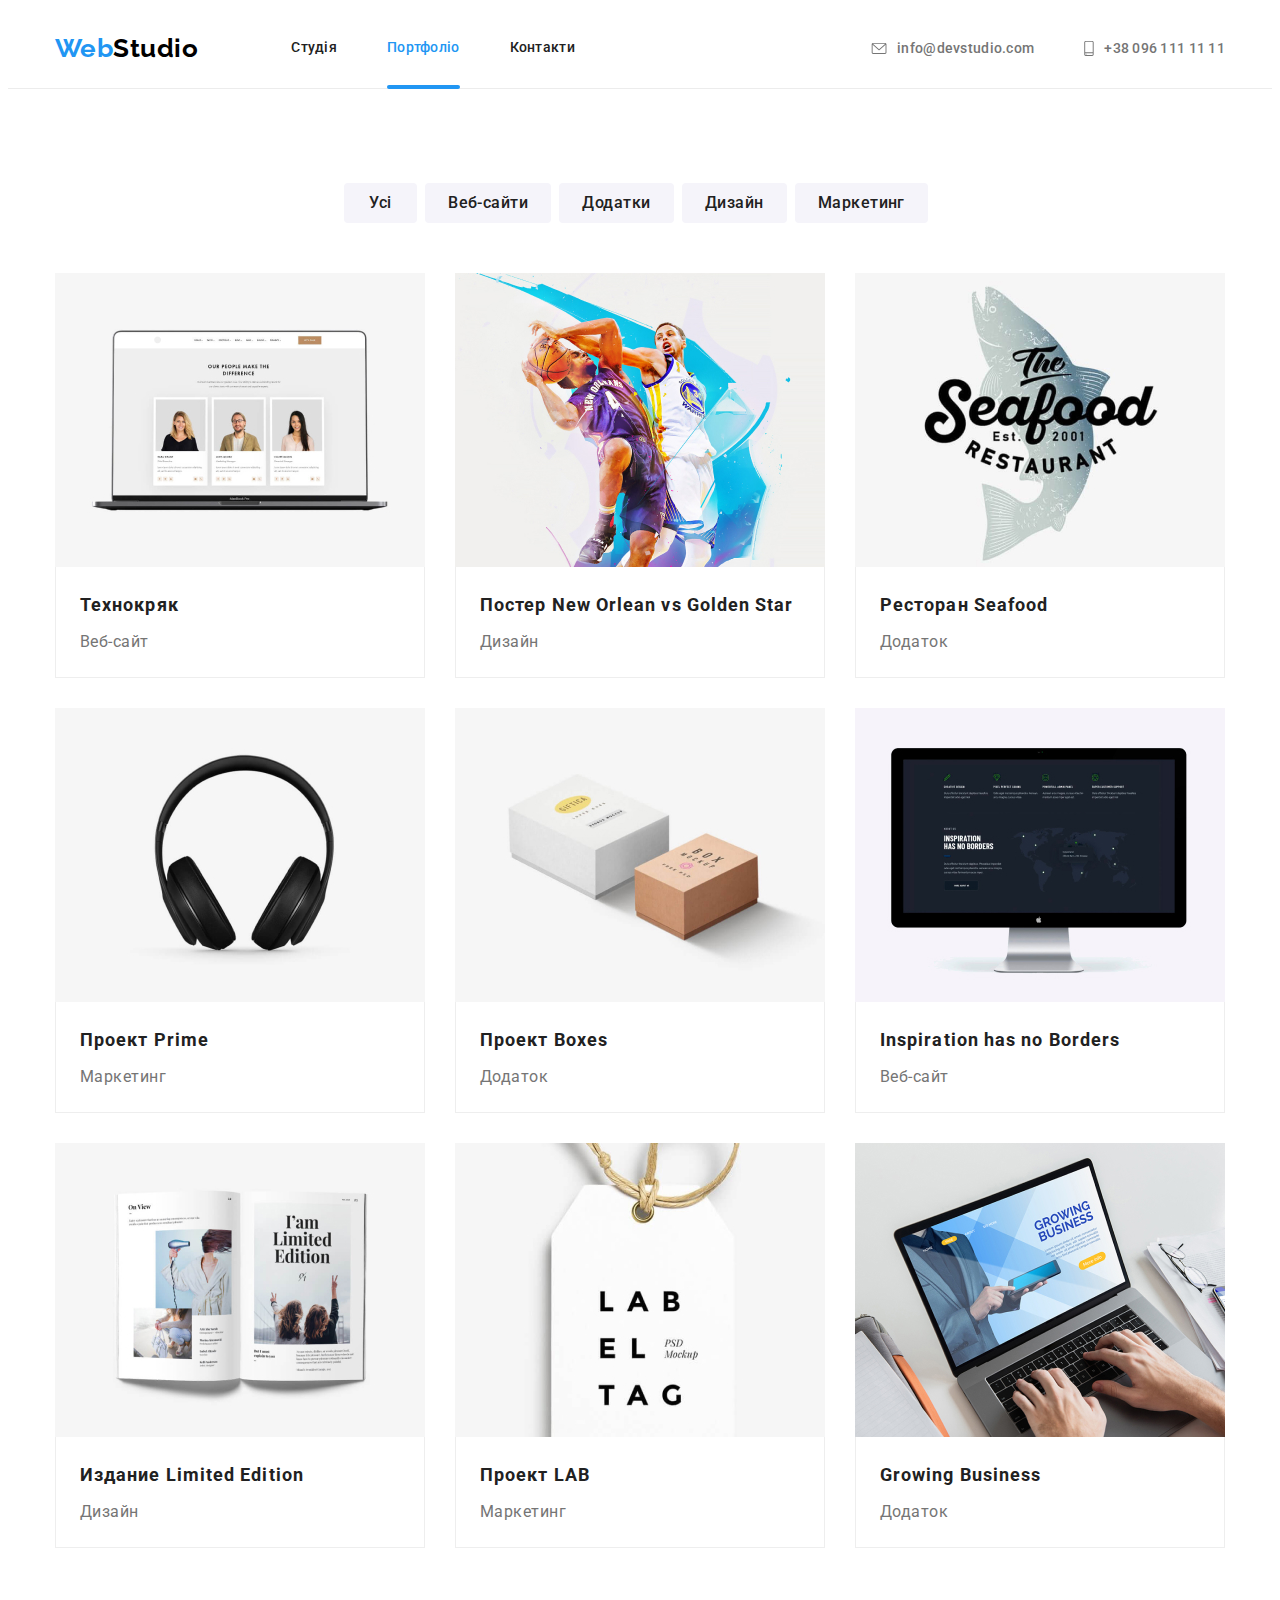
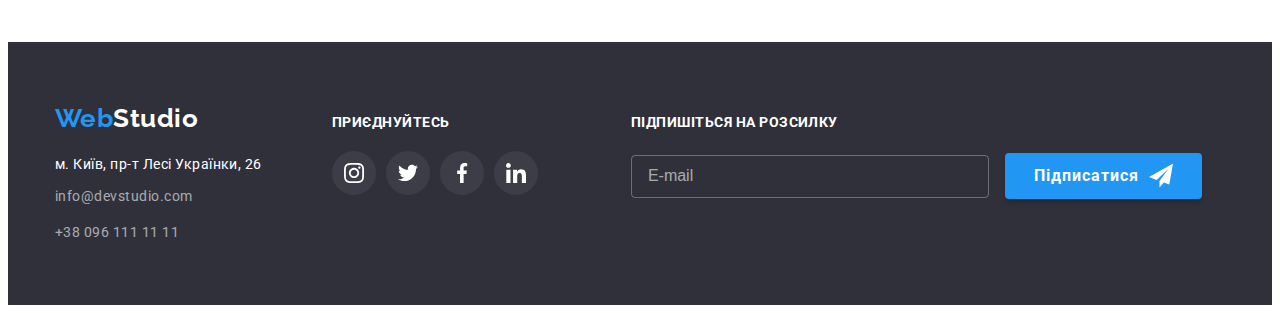
==== portfolio.html @ 84b731de "Запушив" ====
<!DOCTYPE html>
<html lang="en">
<head>
    <meta charset="UTF-8">
    <meta http-equiv="X-UA-Compatible" content="IE=edge">
    <meta name="viewport" content="width=device-width, initial-scale=1.0">
    <title>Portfolio</title>
    <link rel="preconnect" href="https://fonts.googleapis.com" />
    <link rel="preconnect" href="https://fonts.gstatic.com" crossorigin />
    <link href="https://fonts.googleapis.com/css2?family=Raleway:wght@700&family=Roboto:wght@400;500;700;900&display=swap"
        rel="stylesheet" />
    <link rel="stylesheet" href="./css/styles.css" />
</head>
<body>
    <!--Шапка.-->
    <header class="header">
        <div class="container nav-flex">
            <nav class="header-nav">
                <a class="logo link" href="./index.html">Web<span class="logo-black">Studio</span></a>
                <ul class="header-nav-list list">
                    <li class="header-nav-item">
                        <a class="header-nav-link link" href="./index.html">Студія</a>
                    </li>
                    <li class="header-nav-item">
                        <a class="header-nav-link link current" href="./portfolio.html">Портфоліо</a>
                    </li>
                    <li class="header-nav-item">
                        <a class="header-nav-link link" href="#">Контакти</a>
                    </li>
                </ul>
            </nav>
            <ul class="header-contact-list list">
                <li class="header-contact-item">
                    <a class="header-contact-link link" href="mailto:info@devstudio.com">
                        <svg class="contact-icon" width="16" height="12">
                            <use href="./images/symbol-defs.svg#icon-envelope"></use>
                        </svg>
                        info@devstudio.com
                    </a>
                </li>
                <li class="header-contact-item">
                    <a class="header-contact-link link" href="tel:+380961111111">
                        <svg class="contact-icon" width="10" height="16">
                            <use href="./images/symbol-defs.svg#icon-smartphone"></use>
                            </svg>
                            +38 096 111 11 11
                        </a>
                    </li>
                </ul>
            </div>
        </header>
    <!-- Основний контент -->
    <main>
        <section class="portfolio-section">
            <div class="container">
                <h1 hidden>Приклади робіт</h1>
                <ul class="portfolio-btn-list list">
                    <li class="portfolio-btn-item"><button class="portfolio-btn" type="button">Усі</button></li>
                    <li class="portfolio-btn-item"><button class="portfolio-btn" type="button">Веб-сайти</button></li>
                    <li class="portfolio-btn-item"><button class="portfolio-btn" type="button">Додатки</button></li>
                    <li class="portfolio-btn-item"><button class="portfolio-btn" type="button">Дизайн</button></li>
                    <li class="portfolio-btn-item"><button class="portfolio-btn" type="button">Маркетинг</button></li>
                </ul>
            </div>    
            <div class="container">
                <ul class="portfolio-list list">
                    <li class="portfolio-item">
                        <a href=" # " class=" link ">
                            <div class="portfolio-description">
                                <img src="./images/8.jpg" alt="Ноутбук із сайтом" width="370" height="294" class="images"/>
                                <div class="portfolio-overlay">
                                    <p class="portfolio-description-text">Ресурс пропонує комплексні пропозиції з різним рівнем
                                    функціоналу
                                    та сервісів. Все це дозволить відвідувачу отримати
                                    вичерпні відомості про компанію чи приватну особу.</p>
                                </div>
                            </div>
                            <div class="portfolio-border">
                                <h2 class="portfolio-list-title">Технокряк</h2>
                                <p class="portfolio-list-text">Веб-сайт</p>
                            </div>
                        </a>
                    </li>
                    <li class="portfolio-item">
                        <a href=" # " class=" link ">
                            <div class="portfolio-description">
                                <img src="./images/9.jpg" alt="Постер Нью-Орлеан проти Голден Стар" width="370" height="294" class="images"/>
                                <div class="portfolio-overlay">
                                    <p class="portfolio-description-text">Ресурс пропонує комплексні пропозиції з різним рівнем
                                    функціоналу
                                    та сервісів. Все це дозволить відвідувачу отримати
                                    вичерпні відомості про компанію чи приватну особу.</p>
                                </div>
                            </div>
                            <div class="portfolio-border">
                                <h2 class="portfolio-list-title">
                                Постер <span lang="en">New Orlean vs Golden Star</span>
                                </h2>
                                <p class="portfolio-list-text">Дизайн</p>
                            </div>
                        </a>
                    </li>
            
                    <li class="portfolio-item">
                        <a href=" # " class=" link ">
                            <div class="portfolio-description">
                                <img src="./images/10.jpg" alt="Логотип ресторана Seafood" width="370" height="294" class="images"/>
                                <div class="portfolio-overlay">
                                    <p class="portfolio-description-text">Ресурс пропонує комплексні пропозиції з різним рівнем
                                    функціоналу
                                    та сервісів. Все це дозволить відвідувачу отримати
                                    вичерпні відомості про компанію чи приватну особу.</p>
                                </div>
                            </div>
                            <div class="portfolio-border">
                                <h2 class="portfolio-list-title">Ресторан <span lang="en">Seafood</span></h2>
                                <p class="portfolio-list-text">Додаток</p>
                            </div>
                        </a>
                    </li>
            
                    <li class="portfolio-item">
                        <a href=" # " class=" link ">
                            <div class="portfolio-description">
                                <img src="./images/11.jpg" alt="Навушники" width="370" height="294" class="images"/>
                                <div class="portfolio-overlay">
                                    <p class="portfolio-description-text">Ресурс пропонує комплексні пропозиції з різним рівнем
                                    функціоналу
                                    та сервісів. Все це дозволить відвідувачу отримати
                                    вичерпні відомості про компанію чи приватну особу.</p>
                                </div>
                            </div>
                            <div class="portfolio-border">
                                <h2 class="portfolio-list-title">Проект <span lang="en">Prime</span></h2>
                                <p class="portfolio-list-text">Маркетинг</p>
                            </div>
                        </a>
                    </li>
            
                    <li class="portfolio-item">
                        <a href=" # " class=" link ">
                            <div class="portfolio-description">
                                <img src="./images/12.jpg" alt="Дві коробки" width="370" height="294" class="images"/>
                                <div class="portfolio-overlay">
                                    <p class="portfolio-description-text">Ресурс пропонує комплексні пропозиції з різним рівнем
                                    функціоналу
                                    та сервісів. Все це дозволить відвідувачу отримати
                                    вичерпні відомості про компанію чи приватну особу.</p>
                                </div>
                            </div>
                            <div class="portfolio-border">
                                <h2 class="portfolio-list-title">Проект <span lang="en">Boxes</span></h2>
                                <p class="portfolio-list-text">Додаток</p>
                            </div>
                        </a>
                    </li>
            
                    <li class="portfolio-item">
                        <a href=" # " class=" link ">
                            <div class="portfolio-description">
                                <img src="./images/13.jpg" alt="Монітор із сайтом" width="370" height="294" class="images"/>
                                <div class="portfolio-overlay">
                                    <p class="portfolio-description-text">Ресурс пропонує комплексні пропозиції з різним рівнем
                                    функціоналу
                                    та сервісів. Все це дозволить відвідувачу отримати
                                    вичерпні відомості про компанію чи приватну особу.</p>
                                </div>
                            </div>
                            <div class="portfolio-border">
                                <h2 class="portfolio-list-title"><span lang="en">Inspiration has no Borders</span></h2>
                                <p class="portfolio-list-text">Веб-сайт</p>
                            </div>
                        </a>
                    </li>
            
                    <li class="portfolio-item">
                        <a href=" # " class=" link ">
                            <div class="portfolio-description">
                                <img src="./images/14.jpg" alt="Журнал" width="370" height="294" class="images"/>
                                <div class="portfolio-overlay">
                                    <p class="portfolio-description-text">Ресурс пропонує комплексні пропозиції з різним рівнем
                                    функціоналу
                                    та сервісів. Все це дозволить відвідувачу отримати
                                    вичерпні відомості про компанію чи приватну особу.</p>
                                </div>
                            </div>
                            <div class="portfolio-border">
                                <h2 class="portfolio-list-title">Издание <span lang="en">Limited Edition</span></h2>
                                <p class="portfolio-list-text">Дизайн</p>
                            </div>
                        </a>
                    </li>
            
                    <li class="portfolio-item">
                        <a href=" # " class=" link ">
                            <div class="portfolio-description">
                                <img src="./images/15.jpg" alt="LAB" width="370" height="294" class="images"/>
                                <div class="portfolio-overlay">
                                    <p class="portfolio-description-text">Ресурс пропонує комплексні пропозиції з різним рівнем
                                    функціоналу
                                    та сервісів. Все це дозволить відвідувачу отримати
                                    вичерпні відомості про компанію чи приватну особу.</p>
                                </div>
                            </div>
                            <div class="portfolio-border">
                                <h2 class="portfolio-list-title">Проект <span lang="en">LAB</span></h2>
                                <p class="portfolio-list-text">Маркетинг</p>
                            </div>
                        </a>
                    </li>
            
                    <li class="portfolio-item border">
                        <a href=" # " class=" link ">
                            <div class="portfolio-description">
                                <img src="./images/16.jpg" alt="Людина працює на макбуці" width="370" height="294" class="images"/>
                                <div class="portfolio-overlay">
                                    <p class="portfolio-description-text">Ресурс пропонує комплексні пропозиції з різним рівнем
                                    функціоналу
                                    та сервісів. Все це дозволить відвідувачу отримати
                                    вичерпні відомості про компанію чи приватну особу.</p>
                                </div>
                            </div>
                            <div class="portfolio-border">
                                <h2 class="portfolio-list-title"><span lang="en">Growing Business</span></h2>
                                <p class="portfolio-list-text">Додаток</p>
                            </div>
                        </a>
                    </li>
                </ul>
            </div>
        </section>
    </main>
    <!-- Футер -->
<footer class="footer">
    <div class="container">
        <div class="footer-flex">
            <div class="footer-contacts-flex">
                <a class="logo link" href="./index.html">
                    Web<span class="logo-white">Studio</span></a>
                <!-- Список контактів -->
                <address class="footer-contact">
                    <ul class="footer-contact-list list">
                        <li class="footer-contact-item"><a class="footer-contact-info adress link"
                                href="https://goo.gl/maps/CdvJLRiEL6Q8Smko8" target="_blank"
                                rel="noreferrer noopener">м. Київ, пр-т Лесі Українки, 26</a></li>
                        <li class="footer-contact-item"><a class="footer-contact-link link"
                                href="mailto:info@devstudio.com">info@devstudio.com</a></li>
                        <li class="footer-contact-item"><a class="footer-contact-link link" href="tel:+380961111111">+38
                                096 111 11 11</a></li>
                    </ul>
                </address>
            </div>
            <div class="footer-social-flex">
                <p class="footer-social-text">Приєднуйтесь</p>
                <ul class="footer-social-list list">
                    <li class="footer-social-item">
                        <a class="footer-social-link" href="">
                            <svg class="footer-social-icon" width="20" height="20">
                                <use href="./images/symbol-defs.svg#icon-instagram"></use>
                            </svg>
                        </a>
                    </li>

                    <li class="footer-social-item">
                        <a class="footer-social-link" href="">
                            <svg class="footer-social-icon" width="20" height="20">
                                <use href="./images/symbol-defs.svg#icon-twitter"></use>
                            </svg>
                        </a>
                    </li>

                    <li class="footer-social-item">
                        <a class="footer-social-link" href="">
                            <svg class="footer-social-icon" width="20" height="20">
                                <use href="./images/symbol-defs.svg#icon-facebook"></use>
                            </svg>
                        </a>
                    </li>

                    <li class="footer-social-item">
                        <a class="footer-social-link" href="">
                            <svg class="footer-social-icon" width="20" height="20">
                                <use href="./images/symbol-defs.svg#icon-linkedin"></use>
                            </svg>
                        </a>
                    </li>
                </ul>    
            </div>
            <div class="footer-submit">
                <p class="footer-submit-text">Підпишіться на розсилку</p>
                <div class="footer-submit-form">
                    <label class="footer-submit-label" for="submit-mail"></label>
                    <input class="footer-submit-input" type="email" name="submit-mail" id="submit-mail" placeholder="E-mail">
                    <a class="link" href="#">
                        <button class="footer-submit-btn" type="submit">Підписатися</button>
                    </a>
                </div>
            </div>
        </div>
    </div>
</footer>
</body>
</html>
---- css/styles.css ----
:root {
    --primary-text-color: #212121;
    --secondary-text-color: #757575;
    --white-text-color: #ffffff;
    --accent-color: #2196f3;
    --black-logo-color: #000000;
    --white-background-color: #ffffff;
    --effect-background-color: #2f303a;
    --team-background-color: #f5f4fa;
}

body {
    font-family: "Roboto", sans-serif;
    letter-spacing: 0.03em;
    color: var(--primary-text-color);
}

/* Прибираємо крапочки в списках. */

.list {
    list-style: none;
}

/* Прибираємо підкреслення */

.link {
    text-decoration: none;
}

/* скидаємо margin and padding */
h1,
h2,
h3,
h4,
h5,
h6,
p,
ul {
    margin: 0;
    padding: 0;
}

.container {
    width: 1200px;
    margin-left: auto;
    margin-right: auto;
    padding-left: 15px;
    padding-right: 15px;
    box-sizing: border-box;
    /* outline: 2px solid red; */
}

/* logo */

.logo {
    font-family: "Raleway", sans-serif;
    font-weight: 700;
    font-size: 26px;
    line-height: 1.19;
    align-items: center;
    text-align: center;
    
    color: var(--accent-color);
}

.section-title {
    font-weight: 700;
    font-size: 36px;
    line-height: 1.17;
    text-align: center;

    color: var(--primary-text-color)
}

.footer-contact-link {
    font-style: normal;
    font-size: 14px;
    line-height: 1.71;

    color: var(--footer-text-color);

    transition: color 250ms cubic-bezier(0.4, 0, 0.2, 1);
}

.features-icon-fon {
    display: flex;
    width: 270px;
    height: 120px;
    align-items: center;
    justify-content: center;
    flex-direction: column;
    margin-bottom: 30px;

    background-color: var(--team-background-color);
}

/* Шапка */

.header {
    border-bottom: 1px solid #ececec;
}

.nav-flex {
    display: flex;
    align-items: center;
}

.header-nav {
    display: flex;
    align-items: center;
}

.header-nav-list {
    display: flex;
    margin-left: 93px;
}

.header-nav-item:not(:last-child) {
    margin-right: 50px;
}

.logo-black {
    color: var(--black-logo-color)
}

.header-nav-link {
    display: block;
    padding-top: 32px;
    padding-bottom: 32px;

    font-weight: 500;
    font-size: 14px;
    line-height: 1.14;
    letter-spacing: 0.02em;
    color: var(--primary-text-color);

    position: relative;

    transition: color 250ms cubic-bezier(0.4, 0, 0.2, 1);
}

.header-contact-list {
    display: flex;
    margin-left: auto;
}

.header-contact-item + .header-contact-item {
    margin-left: 50px;
}

.header-contact-link {
    display: inline-flex;
    padding: 32px 0px 32px;
    /* color: var(--secondary-text-color); */
    align-items: center;

    font-weight: 500;
    font-size: 14px;
    line-height: 16px;
    letter-spacing: 0.02em;
    color: var(--secondary-text-color);

    transition: color 250ms cubic-bezier(0.4, 0, 0.2, 1);
}

.contact-icon {
    margin-right: 10px;
    fill: currentColor;
}

.header-nav-link:hover,
.header-nav-link:focus,
.header-contact-link:hover,
.header-contact-link:focus {
    color: var(--accent-color);
}

.header-nav-link.current {
    color: var(--accent-color);
}

.header-nav-link.current::after {
    position: absolute;

    display: block;
    content: '';
    width: 100%;
    height: 4px;
    border-radius: 2px;
    bottom: -1px;

    background-color: var(--accent-color);
}

/* effect */

.effect {
    padding-top: 200px;
    padding-bottom: 200px;

    max-width: 1600px;
    margin-left: auto;
    margin-right: auto;

    background-image: linear-gradient(to right,
    rgba(47, 48, 58, 0.4),
    rgba(47, 48, 58, 0.4)),
    url(../images/people.jpg);
    background-color: var(--hero-background-color);
    background-repeat: no-repeat;
    background-position: center;
    background-size: cover;

    text-align: center;
}

.effect-title {
    margin-bottom: 30px;
    margin-left: auto;
    margin-right: auto;
    max-width: 696px;

    font-weight: 900;
    font-size: 44px;
    line-height: 1.36;
    text-align: center;
    letter-spacing: 0.06em;
    text-transform: uppercase;
    color: var(--white-text-color);
}

.effect-btn {
    display: inline-block;
    min-width: 200px;
    border-radius: 4px;
    border: 1px solid transparent;
    padding: 10px 32px;

    background-color: var(--accent-color);
    color: var(--white-text-color);

    font-family: "Roboto", sans-serif;
    font-weight: 700;
    font-size: 16px;
    line-height: 1.88;
    align-items: center;
    text-align: center;
    letter-spacing: 0.06em;
    cursor: pointer;

    transition: background-color 250ms cubic-bezier(0.4, 0, 0.2, 1),
        color 250ms cubic-bezier(0.4, 0, 0.2, 1);
}

/*
.effect-btn:hover,
.effect-btn:focus {
    background-color: var(--white-text-color);
    color: var(--accent-color);
}
*/

/* Наші переваги */

.features-section {
  padding-top: 94px;
  padding-bottom: 94px;
}

.features-list {
  display: flex;
}

.features-item:not(:last-child) {
  margin-right: 30px;
  max-width: 270px;
}

.features-icon {
  align-items: center;
}

.features-title {
  margin-bottom: 10px;

  font-weight: 700;
  font-size: 14px;
  line-height: 1.14;
  text-transform: uppercase;
}

.features-text {
  font-size: 14px;
  line-height: 1.71;

  color: var(--secondary-text-color);
}

/* ------------Чим ми займаємось-------------- */
.work-section {
    padding-bottom: 94px;
}

.work-list {
    display: flex;
}

.work-item:not(:last-child) {
    margin-right: 30px;
}

.section-title {
    margin-bottom: 50px;
}

.work-list {
    display: flex;
}

.work-item {
    position: relative;
}

.work-item:not(:last-child) {
    margin-right: 30px;
}

.work-text {
    width: 100%;
    position: absolute;
    bottom: 0;
    left: 0;


    padding: 27px 0px;

    font-weight: bold;
    font-size: 14px;
    line-height: 1.14;
    text-align: center;
    text-transform: uppercase;

    color: var(--white-text-color);
    background-color: rgba(47, 48, 58, 0.8);
    ;
}
/* Команда */

.team-section {
    padding-top: 94px;
    padding-bottom: 94px;

    background-color: var(--team-background-color);
}

.team-list {
    display: flex;
}

.team-item {
    margin-right: 30px;

    background-color: var(--white-background-color);

    box-shadow: 0px 1px 3px rgb(0 0 0 / 12%), 0px 1px 1px rgb(0 0 0 / 14%), 0px 2px 1px rgb(0 0 0 / 20%);
    border-radius: 0px 0px 4px 4px;
}

.team-workers {
    padding: 30px 0px;
}

.team-worker {
    font-weight: 500;
    font-size: 16px;
    line-height: 1.19;
    text-align: center;
}

.team-profession {
    margin-top: 10px;

    font-size: 16px;
    line-height: 1.19;
    text-align: center;
    color: var(--secondary-text-color);
}

.team-social-item {
    width: 44px;
    height: 44px;
}

.team-social-list {
    display: flex;
    justify-content: center;
    align-items: center;

    margin-top: 16px;
    list-style: none;

    gap: 15px;
}

.team-social-link {
    display: flex;
    justify-content: center;
    align-items: center;

    width: 44px;
    height: 44px;
    border-radius: 50%;

    color: #afb1b8;

    transition: background-color 250ms cubic-bezier(0.4, 0, 0.2, 1),
    color 250ms cubic-bezier(0.4, 0, 0.2, 1);
}

.team-social-link:hover,
.team-social-link:focus {
    color: #ffffff;
    background-color: var(--accent-color);
}

.team-social-icon {
    fill: currentColor;
}

/* ---------------Клієнти---------------- */

.client-section {
    padding-top: 94px;
    padding-bottom: 94px;
}

.client-title {
    margin-bottom: 50px;

    font-weight: 700;
    font-size: 36px;
    line-height: 1.17;
    text-align: center;
}

.client-list {
    display: flex;

    padding: 0;
    margin: 0;
    list-style: none;
    justify-content: space-between;
    align-items: center;
}

.client-item {
    width: 170px;
    height: 90px;

    transition: border-color 250ms cubic-bezier(0.4, 0, 0.2, 1),
    color 250ms cubic-bezier(0.4, 0, 0.2, 1);
}

.client-item:not(:last-child) {
    margin-right: 30px;
}

.client-link {
    display: block;

    width: 170px;
    height: 90px;
    
    border: 1px solid #afb1b8;
    color: #afb1b8;
    background-color: #fff;
    padding: 16px 32px;
    border-radius: 4px;

    transition: border-color 250ms cubic-bezier(0.4, 0, 0.2, 1),
    color 250ms cubic-bezier(0.4, 0, 0.2, 1);
    
}

.client-link:hover,
.client-link:focus {
    color: var(--accent-color);
    border-color: var(--accent-color);
}

.client-icon {
    fill: currentColor;
}

.client-item:hover,
.client-item:focus {
    color: var(--accent-color);
    border-color: var(--accent-color);
}

/* Футер */

.footer {
    padding-top: 60px;
    padding-bottom: 60px;
    
    background-color: var(--effect-background-color);
}

.footer-flex {
    display: flex;
    margin: 0;
    padding: 0;
    list-style: none;
    align-items: baseline;
}

.footer-social-text {
    margin-bottom: 20px;
    font-weight: 700;
    font-size: 14px;
    line-height: 1.14;
    text-transform: uppercase;
    color: var(--white-text-color);
}

.footer-social-flex {
    margin-left: 70px;
    width: 206px;
}

.footer-social-list {
    display: flex;
    justify-content: space-between;
    align-items: center;

    padding: 0;
    margin-top: 0;
    list-style: none;
}

.footer-social-item {
    width: 44px;
    height: 44px;
}

.footer-social-link {
    display: flex;

    width: 44px;
    height: 44px;
    border-radius: 50%;

    justify-content: center;
    align-items: center;
    
    color: #ffffff;
    background-color: #ffffff10;

    transition: background-color 250ms cubic-bezier(0.4, 0, 0.2, 1),
    color 250ms cubic-bezier(0.4, 0, 0.2, 1);
}

.footer-social-link:hover,
.footer-social-link:focus {
    color: #ffffff;
    background-color: var(--accent-color);
}

.footer-social-icon {
    fill: currentColor;
}

.logo-white {
    color: var(--white-text-color);
}

.footer-contact-link {
    color: rgba(255, 255, 255, 0.6);
}

.footer-contact-info {
    color: var(--white-text-color);
    font-family: 'Roboto';
    font-style: normal;
    font-weight: 400;
    font-size: 14px;
    line-height: 16px;

    transition: background-color 250ms cubic-bezier(0.4, 0, 0.2, 1),
    color 250ms cubic-bezier(0.4, 0, 0.2, 1);
}

.footer-contact-link:hover,
.footer-contact-link:focus {
    color: var(--accent-color);
}

.footer-contact-info:hover,
.footer-contact-info:focus {
    color: var(--accent-color);
}

.footer-contact {
    margin-top: 20px;
}

.footer-contact-item {
    margin-top: 12px;
} 

.footer-submit {
    /* width: 570px; */
    margin-left: 93px;
    box-sizing: border-box;
}

.footer-submit-text {
    padding: 20px 0px 10px 0px;
    margin-bottom: 20px;
    font-weight: 700;
    font-size: 14px;
    line-height: 1.14px;
    text-transform: uppercase;

    color: var(--white-text-color);
}

.footer-submit-input {
    width: 358px;
    margin: 0;
    padding: 13px 16px;
    border-radius: 4px;
    box-sizing: border-box;

    border: 1px solid rgba(255, 255, 255, 0.3);
    background-color: var(--hero-background-color);
    color: var(--white-text-color);
}

.footer-submit-input::placeholder {
    font-size: 16px;
    line-height: 1.25;

    color: rgba(255, 255, 255, 0.6);
}

.footer-submit-btn {
    display: inline-flex;
    align-items: center;
    justify-content: center;

    border: none;
    margin: 0;
    padding: 8px 29px;
    border-radius: 4px;

    background-color: var(--accent-color);
    box-shadow: 0px 4px 4px rgba(0, 0, 0, 0.15);
    color: var(--white-text-color);

    font-family: 'Roboto';
    font-style: normal;
    font-weight: 700;
    font-size: 16px;
    line-height: 1.87;
    letter-spacing: 0.06em;

    cursor: pointer;
    min-height: 43px;
    margin-left: 12px;
}

.footer-submit-btn::after {
    content: '';
    display: inline-block;
    width: 24px;
    height: 24px;
    margin-left: 10px;

    background-position: center;
    background-repeat: no-repeat;
    background-image: url(../images/icon-send.svg);
}

/* Портфоліо */

.portfolio-section {
    padding-top: 94px;
    padding-bottom: 94px;
}

.portfolio-btn-list {
    display: flex;
    justify-content: center;
    margin-bottom: 50px;
}

.portfolio-btn-item {
    margin-right: 8px;
}

.portfolio-item .link:hover .portfolio-overlay,
.portfolio-item .link:focus .portfolio-overlay {
    transform: translateY(0);
}

.portfolio-description {
    position: relative;
    overflow: hidden;
}

.portfolio-overlay {
    position: absolute;

    display: inline-block;
    content: '';
    width: 100%;
    height: 100%;
    top: 0;
    left: 0;

    background-color: rgba(33, 150, 243, 0.9);

    transform: translateY(100%);
    transition: transform 250ms cubic-bezier(0.4, 0, 0.2, 1);
}

.portfolio-description-text {
    position: absolute;
    top: 0;
    left: 0;

    padding: 63px 24px;

    font-size: 18px;
    line-height: 1.56;

    color: var(--white-text-color);
}

.portfolio-btn {
    display: inline-block;
    min-width: 73px;
    border-radius: 4px;
    border: 1px solid transparent;
    padding: 6px 22px;

    font-family: "Roboto", sans-serif;
    font-weight: 500;
    font-size: 16px;
    line-height: 1.63;
    letter-spacing: 0.03em;
    text-align: center;
    background-color: var(--team-background-color);
    color: var(--primary-text-color);
    cursor: pointer;

    transition: background-color 250ms cubic-bezier(0.4, 0, 0.2, 1),
    color 250ms cubic-bezier(0.4, 0, 0.2, 1),
    box-shadow 250ms cubic-bezier(0.4, 0, 0.2, 1);
}

.portfolio-btn:hover,
.portfolio-btn:focus {
    background-color: var(--accent-color);
    color: var(--white-text-color);
    box-shadow: 0px 3px 1px rgba(0, 0, 0, 0.1), 0px 1px 2px rgba(0, 0, 0, 0.08),
        0px 2px 2px rgba(0, 0, 0, 0.12);
}

.portfolio-list {
    display: flex;
    flex-wrap: wrap;
    margin: -15px;
}

.portfolio-item {
    margin: 15px;

    transition: box-shadow 250ms cubic-bezier(0.4, 0, 0.2, 1);
}


.portfolio-item:hover,
.portfolio-item:focus {
    box-shadow: 0px 3px 1px rgba(0, 0, 0, 0.1), 0px 1px 2px rgba(0, 0, 0, 0.08),
    0px 2px 2px rgba(0, 0, 0, 0.12);
}

.portfolio-border {
    border: 1px solid #eeeeee;
    border-top: none;
    padding: 20px 24px;
}

.portfolio-list-title {
    font-weight: 700;
    font-size: 18px;
    line-height: 2;
    letter-spacing: 0.06em;

    color: var(--primary-text-color)
}

.portfolio-list-text {
    margin-top: 4px;

    font-size: 16px;
    line-height: 1.87;

    color: var(--secondary-text-color);
}

.images {
    display: block;
}

/* ----------------MODAL--------------------- */

.backdrop {
    position: fixed;

    display: flex;
    align-items: center;
    justify-content: center;

    width: 100vw;
    height: 100vh;

    background-color: rgba(0, 0, 0, 0.2);

    top: 0;
    transition: opacity 250ms cubic-bezier(0.4, 0, 0.2, 1), visibility 250ms cubic-bezier(0.4, 0, 0.2, 1);
}

.backdrop.is-hidden {
    opacity: 0;
    visibility: hidden;
    pointer-events: none;
}

.backdrop.is-hidden .modal {
    transform: scale(2);
}

.modal {
    width: 528px;
    min-height: 581px;
    background-color: #ffffff;

    position: relative;
    transform: scale(1);
    transition: transform 250ms cubic-bezier(0.4, 0, 0.2, 1);
}

.modal-icon {
    fill: var(--black-logo-color);
    transition: fill 250ms cubic-bezier(0.4, 0, 0.2, 1);
}

.close-btn {
    position: absolute;

    display: flex;
    align-items: center;
    justify-content: center;

    right: 8px;
    top: 8px;
    background-color: transparent;
    border-radius: 50%;
    width: 30px;
    height: 30px;
    border: 1px solid rgba(0, 0, 0, 0.1);

    cursor: pointer;
}

.close-btn:hover .modal-icon {
    fill: var(--accent-color)
}

.form {
    width: 528px;
    margin-left: auto;
    margin-right: auto;
    padding: 40px;
}

.form-title {
    font-weight: 700;
    font-size: 20px;
    line-height: 1.15;
    text-align: center;
    margin-left : 12px;
}

.top-title {
    margin-top: 12px;
}

.form-field {
    position: relative;
    display: flex;
    flex-direction: column;
    margin-bottom: 10px;
}

.form-label,
.comment-label {
    font-size: 12px;
    line-height: 1.17;
    letter-spacing: 0.01em;
    color: var(--secondary-text-color);
    margin-bottom: 4px;
}

.form-input {
    width: 100%;
    margin: 0;
    padding: 11px 42px;
    border: 1px solid rgba(33, 33, 33, 0.2);
    border-radius: 4px;
    

    transition: border-color 250ms cubic-bezier(0.4, 0, 0.2, 1);
}

.form-input:hover,
.form-input:focus {
    outline: none;
    border-color: var(--accent-color);
    cursor: pointer;
}

.input-icon {
    position: absolute;
    top: 50%;
    left: 15px;
    transform: translateY(25%);

    display: inline-block;
    width: 12px;
    height: 12px;

    transition: fill 250ms cubic-bezier(0.4, 0, 0.2, 1);
}

.form-input:hover~.input-icon,
.form-input:focus~.input-icon {
    fill: var(--accent-color)
}

textarea {
    resize: none;
    border: 1px solid rgba(33, 33, 33, 0.2);
    border-radius: 4px;
    padding: 12px 16px;
    font-size: 12px;
    line-height: 1.17;
    letter-spacing: 0.01em;
    height: 120px;

    transition: border-color 250ms cubic-bezier(0.4, 0, 0.2, 1);
}

textarea:hover,
textarea:focus {
    outline: none;
    border-color: var(--accent-color);
}

.comment::placeholder {
    font-size: 12px;
    line-height: 1.17;
    letter-spacing: 0.01em;
    color: rgba(117, 117, 117, 0, 5);
}

.comment:hover,
.comment:focus {
    cursor: pointer;
}

.form-field-chek {
    padding-left: 14px;
    margin-top: 25px;
    margin-bottom: 30px;
}

.icon-chek {
    display: inline-block;
    width: 16px;
    height: 15px;
    border: 2px solid #212121;
    border-radius: 2px;
    margin-right: 7px;
}

.form-checkbox {
    position: absolute;

    width: 1px;
    height: 1px;
    margin: -1px;
    padding: 0;

    overflow: hidden;
    border: 0;
    clip: rect(0 0 0 0);
}

.form-checkbox:checked+.icon-chek {
    background-image: url(../images/icon-check.svg);
    background-position: center;
    background-repeat: no-repeat;
    background-color: var(--accent-color);
    background-origin: border-box;
    border-color: var(--accent-color);
}

.policy-label {
    display: flex;
    align-items: center;
    font-size: 14px;
    line-height: 1.71;
    color: var(--secondary-text-color);
    cursor: pointer;
}

.policy-link {
    margin-left: 4px;
    color: rgba(33, 150, 243, 1);
}

.form-btn {
    display: flex;
    align-items: center;
    justify-content: center;

    margin: 0 auto;
    padding: 10px 56px;

    border: none;
    border-radius: 4px;
    text-align: center;
    text-decoration: none;
    font-family: 'Roboto';
    font-style: normal;
    font-weight: 700;
    font-size: 16px;
    line-height: 1.87;
    letter-spacing: 0.06em;
    cursor: pointer;

    background-color: var(--accent-color);
    box-shadow: 0px 4px 4px rgba(0, 0, 0, 0.15);
    color: var(--white-text-color);

    transition: background-color 250ms cubic-bezier(0.4, 0, 0.2, 1);
}

.form-btn:hover,
.form-btn:focus {
    background-color: #188CE8;
}
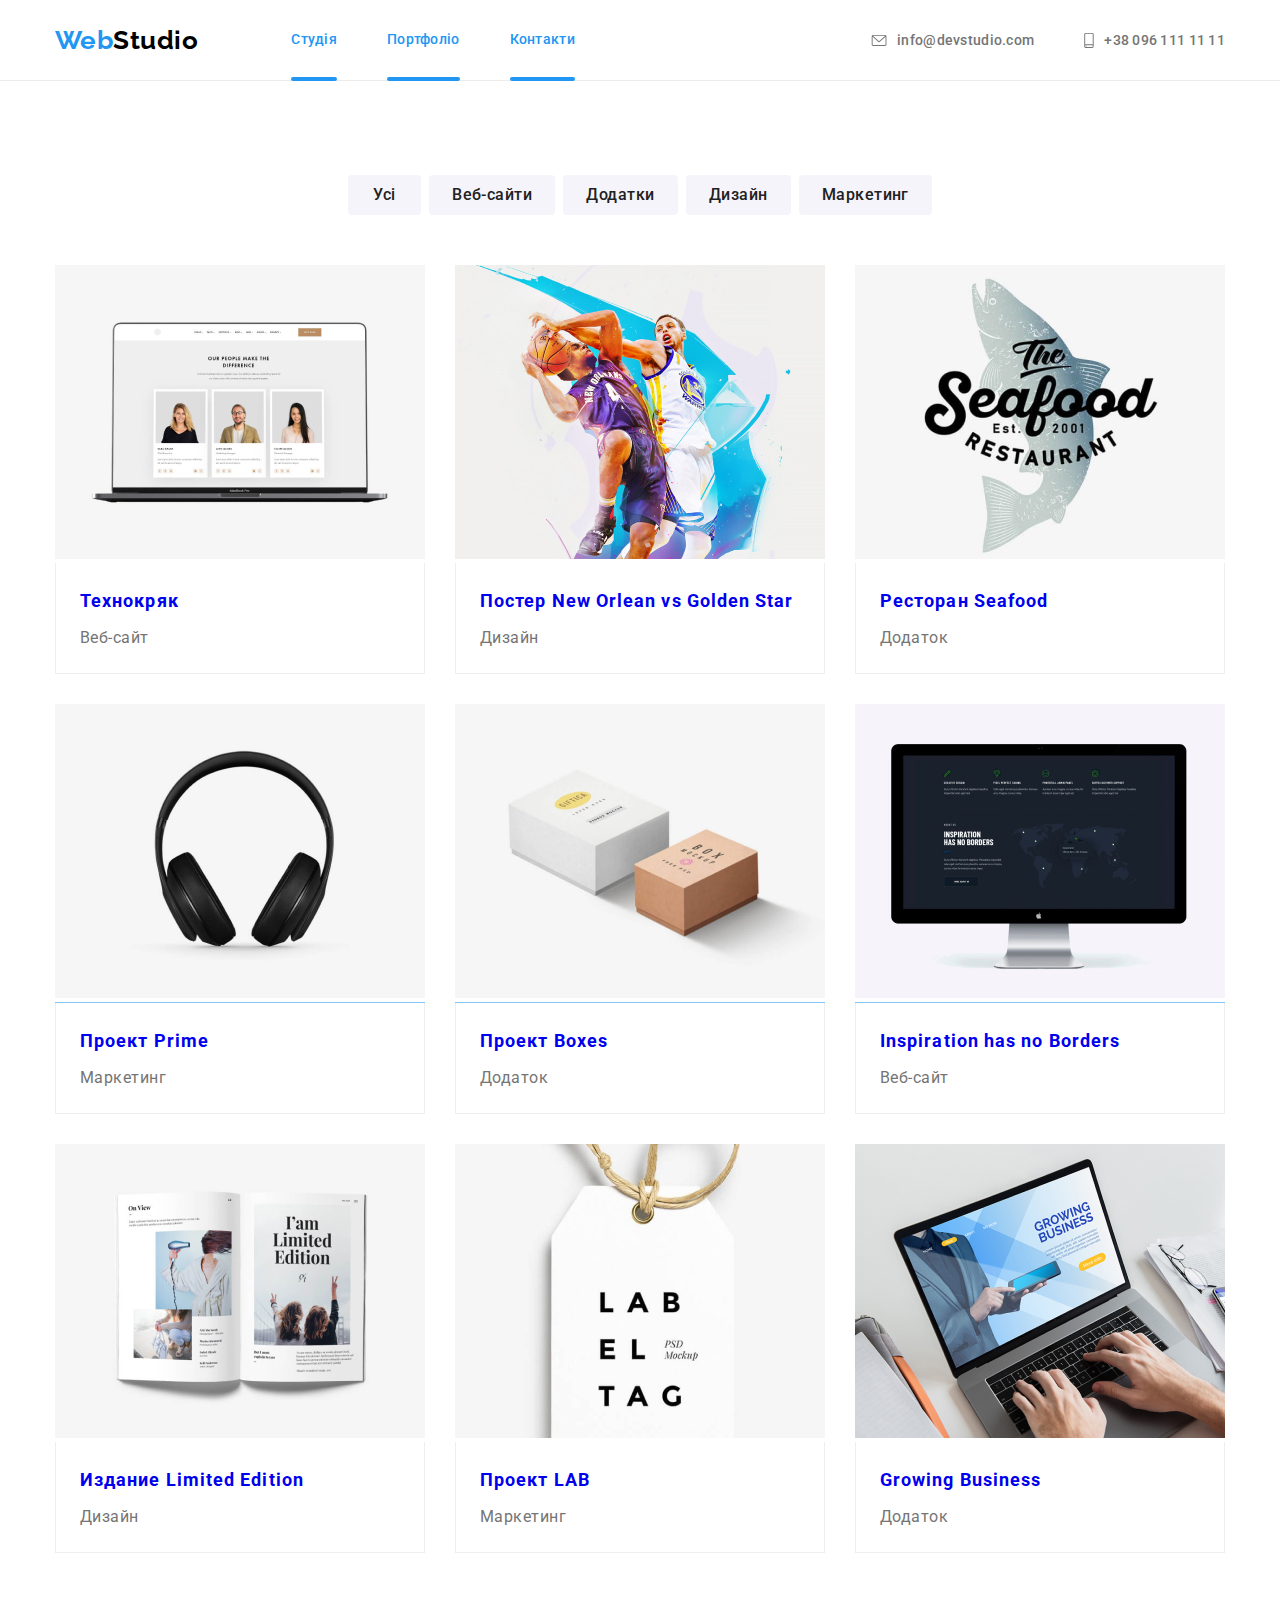
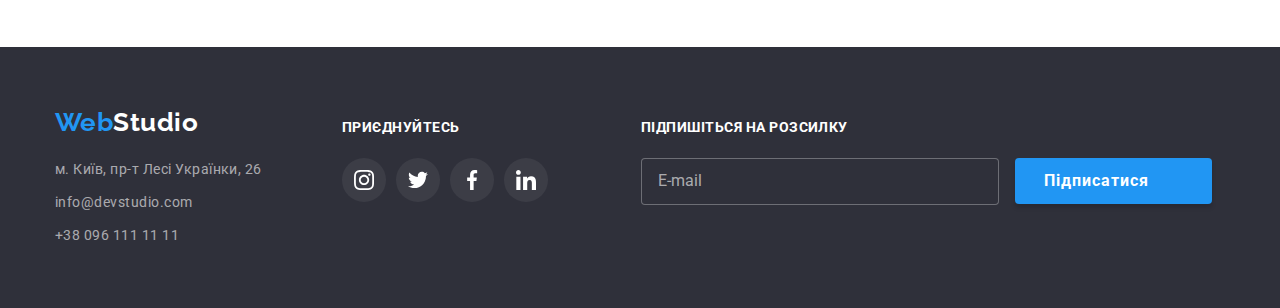
==== commit fd195fd0: "пуш" ====
--- a/portfolio.html
+++ b/portfolio.html
@@ -5,50 +5,60 @@
     <meta http-equiv="X-UA-Compatible" content="IE=edge">
     <meta name="viewport" content="width=device-width, initial-scale=1.0">
     <title>Portfolio</title>
-    <link rel="preconnect" href="https://fonts.googleapis.com" />
-    <link rel="preconnect" href="https://fonts.gstatic.com" crossorigin />
-    <link href="https://fonts.googleapis.com/css2?family=Raleway:wght@700&family=Roboto:wght@400;500;700;900&display=swap"
-        rel="stylesheet" />
-    <link rel="stylesheet" href="./css/styles.css" />
+    <link 
+        rel="preconnect" 
+        href="https://fonts.googleapis.com" />
+    <link 
+        rel="preconnect" 
+        href="https://fonts.gstatic.com" crossorigin />
+    <link
+        rel="stylesheet"
+        href="https://fonts.googleapis.com/css2?family=Raleway:wght@700&family=Roboto:wght@400;500;700;900&display=swap" />
+    <link   
+        rel="stylesheet" 
+        href="https://cdnjs.cloudflare.com/ajax/libs/modern-normalize/1.1.0/modern-normalize.min.css" />
+    <link 
+        rel="stylesheet" 
+        href="./css/main.min.css" />
 </head>
 <body>
     <!--Шапка.-->
     <header class="header">
-        <div class="container nav-flex">
-            <nav class="header-nav">
-                <a class="logo link" href="./index.html">Web<span class="logo-black">Studio</span></a>
-                <ul class="header-nav-list list">
-                    <li class="header-nav-item">
-                        <a class="header-nav-link link" href="./index.html">Студія</a>
-                    </li>
-                    <li class="header-nav-item">
-                        <a class="header-nav-link link current" href="./portfolio.html">Портфоліо</a>
-                    </li>
-                    <li class="header-nav-item">
-                        <a class="header-nav-link link" href="#">Контакти</a>
+        <div class="container header__section">
+            <nav class="header__nav">
+                <a class="header__logo logo link" href="./index.html">Web<span class="header__logo--black">Studio</span></a>
+                <ul class="nav list">
+                    <li class="nav__item">
+                        <a class="nav__link link nav__link--current" href="./index.html">Студія</a>
+                    </li>
+                    <li class="nav__item">
+                        <a class="nav__link link nav__link--current" href="./portfolio.html">Портфоліо</a>
+                    </li>
+                    <li class="nav__item">
+                        <a class="nav__link link nav__link--current" href="#">Контакти</a>
                     </li>
                 </ul>
             </nav>
-            <ul class="header-contact-list list">
-                <li class="header-contact-item">
-                    <a class="header-contact-link link" href="mailto:info@devstudio.com">
-                        <svg class="contact-icon" width="16" height="12">
+            <ul class="header-contact header-contack__list list">
+                <li class="header-contact__item">
+                    <a class="header-contact__link link" href="mailto:info@devstudio.com">
+                        <svg class="header-contact__icon" width="16" height="12">
                             <use href="./images/symbol-defs.svg#icon-envelope"></use>
                         </svg>
                         info@devstudio.com
                     </a>
                 </li>
-                <li class="header-contact-item">
-                    <a class="header-contact-link link" href="tel:+380961111111">
-                        <svg class="contact-icon" width="10" height="16">
+                <li class="header-contact__item">
+                    <a class="header-contact__link link" href="tel:+380961111111">
+                        <svg class="header-contact__icon" width="10" height="16">
                             <use href="./images/symbol-defs.svg#icon-smartphone"></use>
-                            </svg>
-                            +38 096 111 11 11
-                        </a>
-                    </li>
-                </ul>
-            </div>
-        </header>
+                        </svg>
+                        +38 096 111 11 11
+                    </a>
+                </li>
+            </ul>
+        </div>
+    </header>
     <!-- Основний контент -->
     <main>
         <section class="portfolio-section">
@@ -231,73 +241,74 @@
         </section>
     </main>
     <!-- Футер -->
-<footer class="footer">
-    <div class="container">
-        <div class="footer-flex">
-            <div class="footer-contacts-flex">
-                <a class="logo link" href="./index.html">
-                    Web<span class="logo-white">Studio</span></a>
-                <!-- Список контактів -->
-                <address class="footer-contact">
-                    <ul class="footer-contact-list list">
-                        <li class="footer-contact-item"><a class="footer-contact-info adress link"
-                                href="https://goo.gl/maps/CdvJLRiEL6Q8Smko8" target="_blank"
-                                rel="noreferrer noopener">м. Київ, пр-т Лесі Українки, 26</a></li>
-                        <li class="footer-contact-item"><a class="footer-contact-link link"
-                                href="mailto:info@devstudio.com">info@devstudio.com</a></li>
-                        <li class="footer-contact-item"><a class="footer-contact-link link" href="tel:+380961111111">+38
-                                096 111 11 11</a></li>
+    <footer class="footer">
+        <div class="container">
+            <div class="footer__flex">
+                <div class="footer__contacts-flex">
+                    <a class="footer__logo logo link" href="./index.html">
+                        Web<span class="footer__logo--white">Studio</span></a>
+                    <!-- Список контактів -->
+                    <address class="footer-contact">
+                        <ul class="footer-contact__list list">
+                            <li class="footer-contact__item"><a class="footer-contact__link footer-contact__address link"
+                                    href="https://goo.gl/maps/CdvJLRiEL6Q8Smko8" target="_blank"
+                                    rel="noreferrer noopener">м. Київ, пр-т Лесі Українки, 26</a></li>
+                            <li class="footer-contact__item"><a class="footer-contact__link link"
+                                    href="mailto:info@devstudio.com">info@devstudio.com</a></li>
+                            <li class="footer-contact__item"><a class="footer-contact__link link"
+                                    href="tel:+380961111111">+38 096 111 11 11</a></li>
+                        </ul>
+                    </address>
+                </div>
+                <div class="social-section">
+                    <p class="social-section__text">Приєднуйтесь</p>
+                    <ul class="footer-list list">
+                        <li class="footer-list__item">
+                            <a class="footer-list__link" href="">
+                                <svg class="footer-list__icon" width="20" height="20">
+                                    <use href="./images/symbol-defs.svg#icon-instagram"></use>
+                                </svg>
+                            </a>
+                        </li>
+    
+                        <li class="footer-list__item">
+                            <a class="footer-list__link" href="">
+                                <svg class="footer-list__icon" width="20" height="20">
+                                    <use href="./images/symbol-defs.svg#icon-twitter"></use>
+                                </svg>
+                            </a>
+                        </li>
+    
+                        <li class="footer-list__item">
+                            <a class="footer-list__link" href="">
+                                <svg class="footer-list__icon" width="20" height="20">
+                                    <use href="./images/symbol-defs.svg#icon-facebook"></use>
+                                </svg>
+                            </a>
+                        </li>
+    
+                        <li class="footer-list__item">
+                            <a class="footer-list__link" href="">
+                                <svg class="footer-list__icon" width="20" height="20">
+                                    <use href="./images/symbol-defs.svg#icon-linkedin"></use>
+                                </svg>
+                            </a>
+                        </li>
                     </ul>
-                </address>
-            </div>
-            <div class="footer-social-flex">
-                <p class="footer-social-text">Приєднуйтесь</p>
-                <ul class="footer-social-list list">
-                    <li class="footer-social-item">
-                        <a class="footer-social-link" href="">
-                            <svg class="footer-social-icon" width="20" height="20">
-                                <use href="./images/symbol-defs.svg#icon-instagram"></use>
-                            </svg>
-                        </a>
-                    </li>
-
-                    <li class="footer-social-item">
-                        <a class="footer-social-link" href="">
-                            <svg class="footer-social-icon" width="20" height="20">
-                                <use href="./images/symbol-defs.svg#icon-twitter"></use>
-                            </svg>
-                        </a>
-                    </li>
-
-                    <li class="footer-social-item">
-                        <a class="footer-social-link" href="">
-                            <svg class="footer-social-icon" width="20" height="20">
-                                <use href="./images/symbol-defs.svg#icon-facebook"></use>
-                            </svg>
-                        </a>
-                    </li>
-
-                    <li class="footer-social-item">
-                        <a class="footer-social-link" href="">
-                            <svg class="footer-social-icon" width="20" height="20">
-                                <use href="./images/symbol-defs.svg#icon-linkedin"></use>
-                            </svg>
-                        </a>
-                    </li>
-                </ul>    
-            </div>
-            <div class="footer-submit">
-                <p class="footer-submit-text">Підпишіться на розсилку</p>
-                <div class="footer-submit-form">
-                    <label class="footer-submit-label" for="submit-mail"></label>
-                    <input class="footer-submit-input" type="email" name="submit-mail" id="submit-mail" placeholder="E-mail">
-                    <a class="link" href="#">
-                        <button class="footer-submit-btn" type="submit">Підписатися</button>
-                    </a>
+                </div>
+                <div class="footer-submit">
+                    <p class="footer-submit__text">Підпишіться на розсилку</p>
+                    <div class="footer-submit__form">
+                        <label class="footer-submit__label" for="submit-mail"></label>
+                        <input class="footer-submit__input" type="email" name="submit-mail" id="submit-mail"
+                            placeholder="E-mail">
+                        <a class="link" href="#">
+                            <button class="footer-submit__btn" type="submit">Підписатися</button>
+                        </a>
+                    </div>
                 </div>
             </div>
         </div>
-    </div>
-</footer>
+    </footer>
 </body>
 </html>
--- a/css/main.min.css
+++ b/css/main.min.css
@@ -0,0 +1,2 @@
+:root{--primary-text-color: #212121;--secondary-text-color: #757575;--white-text-color: #ffffff;--accent-color: #2196f3;--black-logo-color: #000000;--footer-text-color: rgba(255, 255, 255, 0.6);--white-background-color: #ffffff;--hero-background-color: #2f303a;--team-background-color: #f5f4fa}body{font-family:"Roboto";letter-spacing:0.03em;background-color:var(--white-background-color);color:var(--primary-text-color)}.list{list-style:none}.link{text-decoration:none}h1,h2,h3,h4,h5,h6,p,ul{margin:0;padding:0}.container{width:1200px;margin-left:auto;margin-right:auto;padding-left:15px;padding-right:15px}.section-title{font-weight:700;font-size:36px;line-height:1.17;text-align:center;color:var(--primary-text-color)}.logo{font-family:"Raleway";font-weight:700;font-size:26px;line-height:1.19;align-items:center;text-align:center;color:var(--accent-color)}.visually-hidden{position:absolute;width:1px;height:1px;margin:-1px;padding:0;overflow:hidden;border:0;clip:rect(0 0 0 0)}.header{border-bottom:1px solid #ececec}.header__section{display:flex;align-items:center}.header__nav{display:flex;align-items:center}.header__logo{margin-right:93px}.header__logo--black{color:var(--black-logo-color)}.nav{display:flex}.nav__item:not(:last-child){margin-right:50px}.nav__link{display:block;padding-top:32px;padding-bottom:32px;font-weight:500;font-size:14px;line-height:1.14;letter-spacing:0.02em;color:var(--primary-text-color);position:relative;transition:color 250ms cubic-bezier(0.4, 0, 0.2, 1)}.nav__link:focus,.nav__link:hover{color:var(--accent-color)}.nav__link--current{color:var(--accent-color)}.nav__link--current::after{position:absolute;display:block;content:"";width:100%;height:4px;border-radius:2px;bottom:-1px;background-color:var(--accent-color)}.header-contact{display:flex}.header-contack__list{margin-left:auto}.header-contact__item+.header-contact__item{margin-left:50px}.header-contact__link{display:inline-flex;padding:32px 0px 32px;align-items:center;font-weight:500;font-size:14px;line-height:16px;letter-spacing:0.02em;color:var(--secondary-text-color);transition:color 250ms cubic-bezier(0.4, 0, 0.2, 1)}.header-contact__link:hover,.header-contact__link:focus{color:var(--accent-color)}.header-contact__icon{margin-right:10px;fill:currentColor}.hero{padding-top:200px;padding-bottom:200px;max-width:1600px;min-height:600px;margin-left:auto;margin-right:auto;background-image:linear-gradient(to right, rgba(47,48,58,0.4), rgba(47,48,58,0.4)),url(../images/hero.jpg);background-color:var(--hero-background-color);background-repeat:no-repeat;background-position:center;background-size:cover;text-align:center}.hero__title{margin-bottom:30px;margin-left:auto;margin-right:auto;max-width:696px;font-weight:900;font-size:44px;line-height:1.36;letter-spacing:0.06em;text-transform:uppercase;color:var(--white-text-color)}.hero__btn{display:inline-block;min-width:200px;border-radius:4px;border:1px solid transparent;padding:10px 32px;background-color:var(--accent-color);color:var(--white-text-color);font-family:"Roboto";font-weight:700;font-size:16px;line-height:1.88;align-items:center;text-align:center;letter-spacing:0.06em;cursor:pointer;transition:background-color 250ms cubic-bezier(0.4, 0, 0.2, 1),color 250ms cubic-bezier(0.4, 0, 0.2, 1)}.hero__btn:hover,.hero__btn:focus{background-color:var(--white-text-color);color:var(--accent-color)}.features{padding-top:94px;padding-bottom:94px}.features-list{display:flex}.features-list__item:not(:last-child){margin-right:30px;max-width:270px}.features-list__icon-fon{display:flex;width:270px;height:120px;align-items:center;justify-content:center;flex-direction:column;margin-bottom:30px;background-color:var(--team-background-color)}.features-list__icon{align-items:center}.features-list__title{margin-bottom:10px;font-weight:700;font-size:14px;line-height:1.14;text-transform:uppercase}.features-list__text{font-size:14px;line-height:1.71;color:var(--secondary-text-color)}.work{padding-bottom:94px}.work__title{margin-bottom:50px}.work-list{display:flex}.work-list__item{position:relative}.work-list__item:not(:last-child){margin-right:30px}.work-list__text{width:100%;position:absolute;bottom:0;left:0;padding:27px 0px;font-weight:bold;font-size:14px;line-height:1.14;text-align:center;text-transform:uppercase;color:var(--white-text-color);background-color:rgba(47,48,58,0.8)}.team{padding-top:94px;padding-bottom:94px;background-color:var(--team-background-color)}.team__title{margin-bottom:50px}.team-list{display:flex}.team-list__item{box-shadow:0px 1px 3px rgba(0,0,0,0.12),0px 1px 1px rgba(0,0,0,0.14),0px 2px 1px rgba(0,0,0,0.2);background-color:var(--white-background-color)}.team-list__item:not(:last-child){margin-right:30px}.team-list__workers{padding:30px 0px}.team-list__worker{font-weight:500;font-size:16px;line-height:1.19;text-align:center}.team-list__profession{margin-top:10px;font-size:16px;line-height:1.19;text-align:center;color:var(--secondary-text-color)}.team-list__social-list{display:flex;justify-content:space-between;align-items:center;padding:0px 32px;margin-top:16px;list-style:none}.team-list__social-item{width:44px;height:44px}.team-list__social-link{display:block;width:44px;height:44px;border-radius:50%;color:#afb1b8;background-color:#ffffff;transition:background-color 250ms cubic-bezier(0.4, 0, 0.2, 1),color 250ms cubic-bezier(0.4, 0, 0.2, 1)}.team-list__social-link:hover,.team-list__social-link:focus{color:#ffffff;background-color:var(--accent-color)}.team-list__social-icon{margin:12px 0px 0px 12px;fill:currentColor}.client{padding-top:94px;padding-bottom:94px}.client__title{margin-bottom:50px;font-weight:700;font-size:36px;line-height:1.17;text-align:center}.client__list{padding:0;margin:0;list-style:none;justify-content:space-between;align-items:center}.customers{display:flex}.customers__item{width:170px;height:90px;transition:border-color 250ms cubic-bezier(0.4, 0, 0.2, 1),color 250ms cubic-bezier(0.4, 0, 0.2, 1)}.customers__item:not(:last-child){margin-right:30px}.customers__item:focus,.customers__item:hover{color:var(--accent-color);border-color:var(--accent-color)}.customers__link{display:block;width:170px;height:90px;border:1px solid #afb1b8;color:#afb1b8;background-color:#fff;padding:16px 32px;transition:border-color 250ms cubic-bezier(0.4, 0, 0.2, 1),color 250ms cubic-bezier(0.4, 0, 0.2, 1)}.customers__link:focus,.customers__link:hover{color:var(--accent-color);border-color:var(--accent-color)}.customers__icon{fill:currentColor}.footer{padding-top:60px;padding-bottom:60px;background-color:var(--hero-background-color)}.footer__flex{display:flex;margin:0;padding:0;list-style:none}.footer__logo--white{color:var(--white-text-color)}.footer-contact{margin-top:20px}.footer-contact__address{color:var(--white-text-color)}.footer-contact__item{margin-top:9px}.footer-contact__link{font-style:normal;font-size:14px;line-height:1.71;color:var(--footer-text-color);transition:color 250ms cubic-bezier(0.4, 0, 0.2, 1)}.footer-contact__link:hover,.footer-contact__link:focus{color:var(--accent-color)}.social-section{margin-left:80px;width:206px}.social-section__text{padding:20px 0px 10px 0px;margin-bottom:20px;font-weight:700;font-size:14px;line-height:1.14px;text-transform:uppercase;color:var(--white-text-color)}.footer-list{display:flex;justify-content:space-between;align-items:center;padding:0;margin-top:0;list-style:none}.footer-list__item{width:44px;height:44px}.footer-list__link{display:block;width:44px;height:44px;border-radius:50%;color:#ffffff;background-color:#ffffff10;transition:background-color 250ms cubic-bezier(0.4, 0, 0.2, 1),color 250ms cubic-bezier(0.4, 0, 0.2, 1)}.footer-list__link:hover,.footer-list__link:focus{color:#ffffff;background-color:var(--accent-color)}.footer-list__icon{margin:12px 0px 0px 12px;fill:currentColor}.footer-submit{margin-left:93px}.footer-submit__text{padding:20px 0px 10px 0px;margin-bottom:20px;font-weight:700;font-size:14px;line-height:1.14px;text-transform:uppercase;color:var(--white-text-color)}.footer-submit__input{width:358px;margin:0;padding:13px 16px;border-radius:4px;border:1px solid rgba(255,255,255,0.3);background-color:var(--hero-background-color);color:var(--white-text-color)}.footer-submit__input::placeholder{font-size:16px;line-height:1.25;color:rgba(255,255,255,0.6)}.footer-submit__btn{display:inline-flex;align-items:center;justify-content:center;border:none;margin:0;padding:8px 29px;border-radius:4px;background-color:var(--accent-color);box-shadow:0px 4px 4px rgba(0,0,0,0.15);color:var(--white-text-color);font-family:"Roboto";font-style:normal;font-weight:700;font-size:16px;line-height:1.87;letter-spacing:0.06em;cursor:pointer;min-height:43px;margin-left:12px}.footer-submit__btn::after{content:"";display:inline-block;width:24px;height:20px;margin-left:10px;background-image:url(../images/send.svg)}.portfolio-section{padding-top:94px;padding-bottom:94px}.portfolio-btn-list{display:flex;justify-content:center;margin-bottom:50px}.portfolio-btn-item:not(:last-child){margin-right:8px}.portfolio-item:hover .portfolio-overlay{transform:translateY(0)}.portfolio-description{position:relative;overflow:hidden}.portfolio-overlay{position:absolute;display:inline-block;content:"";width:100%;height:100%;top:0;left:0;background-color:rgba(33,150,243,0.9);transform:translateY(100%);transition:transform 250ms cubic-bezier(0.4, 0, 0.2, 1)}.portfolio-description-text{position:absolute;top:0;left:0;padding:63px 24px;font-size:18px;line-height:1.56;color:var(--white-text-color)}.portfolio-btn{display:inline-block;min-width:73px;border-radius:4px;border:1px solid transparent;padding:6px 22px;font-family:"Roboto";font-weight:500;font-size:16px;line-height:1.63;letter-spacing:0.03em;text-align:center;background-color:var(--team-background-color);color:var(--primary-text-color);cursor:pointer;transition:background-color 250ms cubic-bezier(0.4, 0, 0.2, 1),color 250ms cubic-bezier(0.4, 0, 0.2, 1),box-shadow 250ms cubic-bezier(0.4, 0, 0.2, 1)}.portfolio-btn:hover,.portfolio-btn:focus{background-color:var(--accent-color);color:var(--white-text-color);box-shadow:0px 3px 1px rgba(0,0,0,0.1),0px 1px 2px rgba(0,0,0,0.08),0px 2px 2px rgba(0,0,0,0.12)}.portfolio-list{display:flex;flex-wrap:wrap;margin:-15px}.portfolio-item{margin:15px;transition:box-shadow 250ms cubic-bezier(0.4, 0, 0.2, 1)}.portfolio-item:hover,.portfolio-item:focus{box-shadow:0px 3px 1px rgba(0,0,0,0.1),0px 1px 2px rgba(0,0,0,0.08),0px 2px 2px rgba(0,0,0,0.12)}.portfolio-border{border:1px solid #eeeeee;border-top:transparent;padding:20px 24px}.portfolio-list-title{font-weight:700;font-size:18px;line-height:2;letter-spacing:0.06em}.portfolio-list-text{margin-top:4px;font-size:16px;line-height:1.87;color:var(--secondary-text-color)}.backdrop{position:fixed;display:flex;align-items:center;justify-content:center;width:100vw;height:100vh;background-color:rgba(0,0,0,0.2);top:0;transition:opacity 250ms cubic-bezier(0.4, 0, 0.2, 1),visibility 250ms cubic-bezier(0.4, 0, 0.2, 1)}.backdrop.is-hidden{opacity:0;visibility:hidden;pointer-events:none}.backdrop.is-hidden .modal{transform:scale(2)}.modal{width:528px;min-height:581px;background-color:#ffffff;position:relative;transform:scale(1);transition:transform 250ms cubic-bezier(0.4, 0, 0.2, 1)}.modal-icon{fill:var(--black-logo-color);transition:fill 250ms cubic-bezier(0.4, 0, 0.2, 1)}.close-btn{position:absolute;display:flex;align-items:center;justify-content:center;right:8px;top:8px;background-color:transparent;border-radius:50%;width:30px;height:30px;border:1px solid rgba(0,0,0,0.1);cursor:pointer}.close-btn:hover .modal-icon{fill:var(--accent-color)}.form{width:528px;margin-left:auto;margin-right:auto;padding:40px}.form-title{font-weight:700;font-size:20px;line-height:1.15;text-align:center}.top-title{margin-top:12px}.form-field{position:relative;display:flex;flex-direction:column;margin-bottom:10px}.form-label,.comment-label{font-size:12px;line-height:1.17;letter-spacing:0.01em;color:var(--secondary-text-color);margin-bottom:4px}.form-input{width:100%;margin:0;padding:11px 42px;border:1px solid rgba(33,33,33,0.2);border-radius:4px;outline:none;transition:border-color 250ms cubic-bezier(0.4, 0, 0.2, 1)}.form-input:focus{border-color:var(--accent-color)}.form-input:focus ~ .input-icon{fill:var(--accent-color)}.input-icon{position:absolute;top:50%;left:15px;transform:translateY(25%);display:inline-block;width:12px;height:12px;transition:fill 250ms cubic-bezier(0.4, 0, 0.2, 1)}textarea{resize:none;border:1px solid rgba(33,33,33,0.2);border-radius:4px;padding:12px 16px;font-size:12px;line-height:1.17;letter-spacing:0.01em;height:120px;outline:none;transition:border-color 250ms cubic-bezier(0.4, 0, 0.2, 1)}textarea:focus{border-color:var(--accent-color)}.comment::placeholder{font-size:12px;line-height:1.17;letter-spacing:0.01em;color:#757575}.form-field-chek{padding-left:14px;margin-top:25px;margin-bottom:30px}.icon-chek{display:inline-block;width:16px;height:15px;border:2px solid #212121;border-radius:2px;margin-right:7px}.form-checkbox{position:absolute;width:1px;height:1px;margin:-1px;padding:0;overflow:hidden;border:0;clip:rect(0 0 0 0)}.form-checkbox:checked+.icon-chek{background-image:url(../images/icon-check.svg);background-position:center;background-repeat:no-repeat;background-color:var(--accent-color);background-origin:border-box;border-color:var(--accent-color)}.policy-label{display:flex;align-items:center;font-size:14px;line-height:1.71;color:var(--secondary-text-color)}.policy-link{margin-left:4px;color:#2196f3}.form-btn{display:flex;align-items:center;justify-content:center;margin:0 auto;padding:10px 56px;border:none;border-radius:4px;text-align:center;text-decoration:none;font-family:"Roboto";font-style:normal;font-weight:700;font-size:16px;line-height:1.87;letter-spacing:0.06em;cursor:pointer;background-color:var(--accent-color);box-shadow:0px 4px 4px rgba(0,0,0,0.15);color:var(--white-text-color);transition:background-color 250ms cubic-bezier(0.4, 0, 0.2, 1)}.form-btn:focus,.form-btn:hover{background-color:#188ce8}
+/*# sourceMappingURL=main.min.css.map */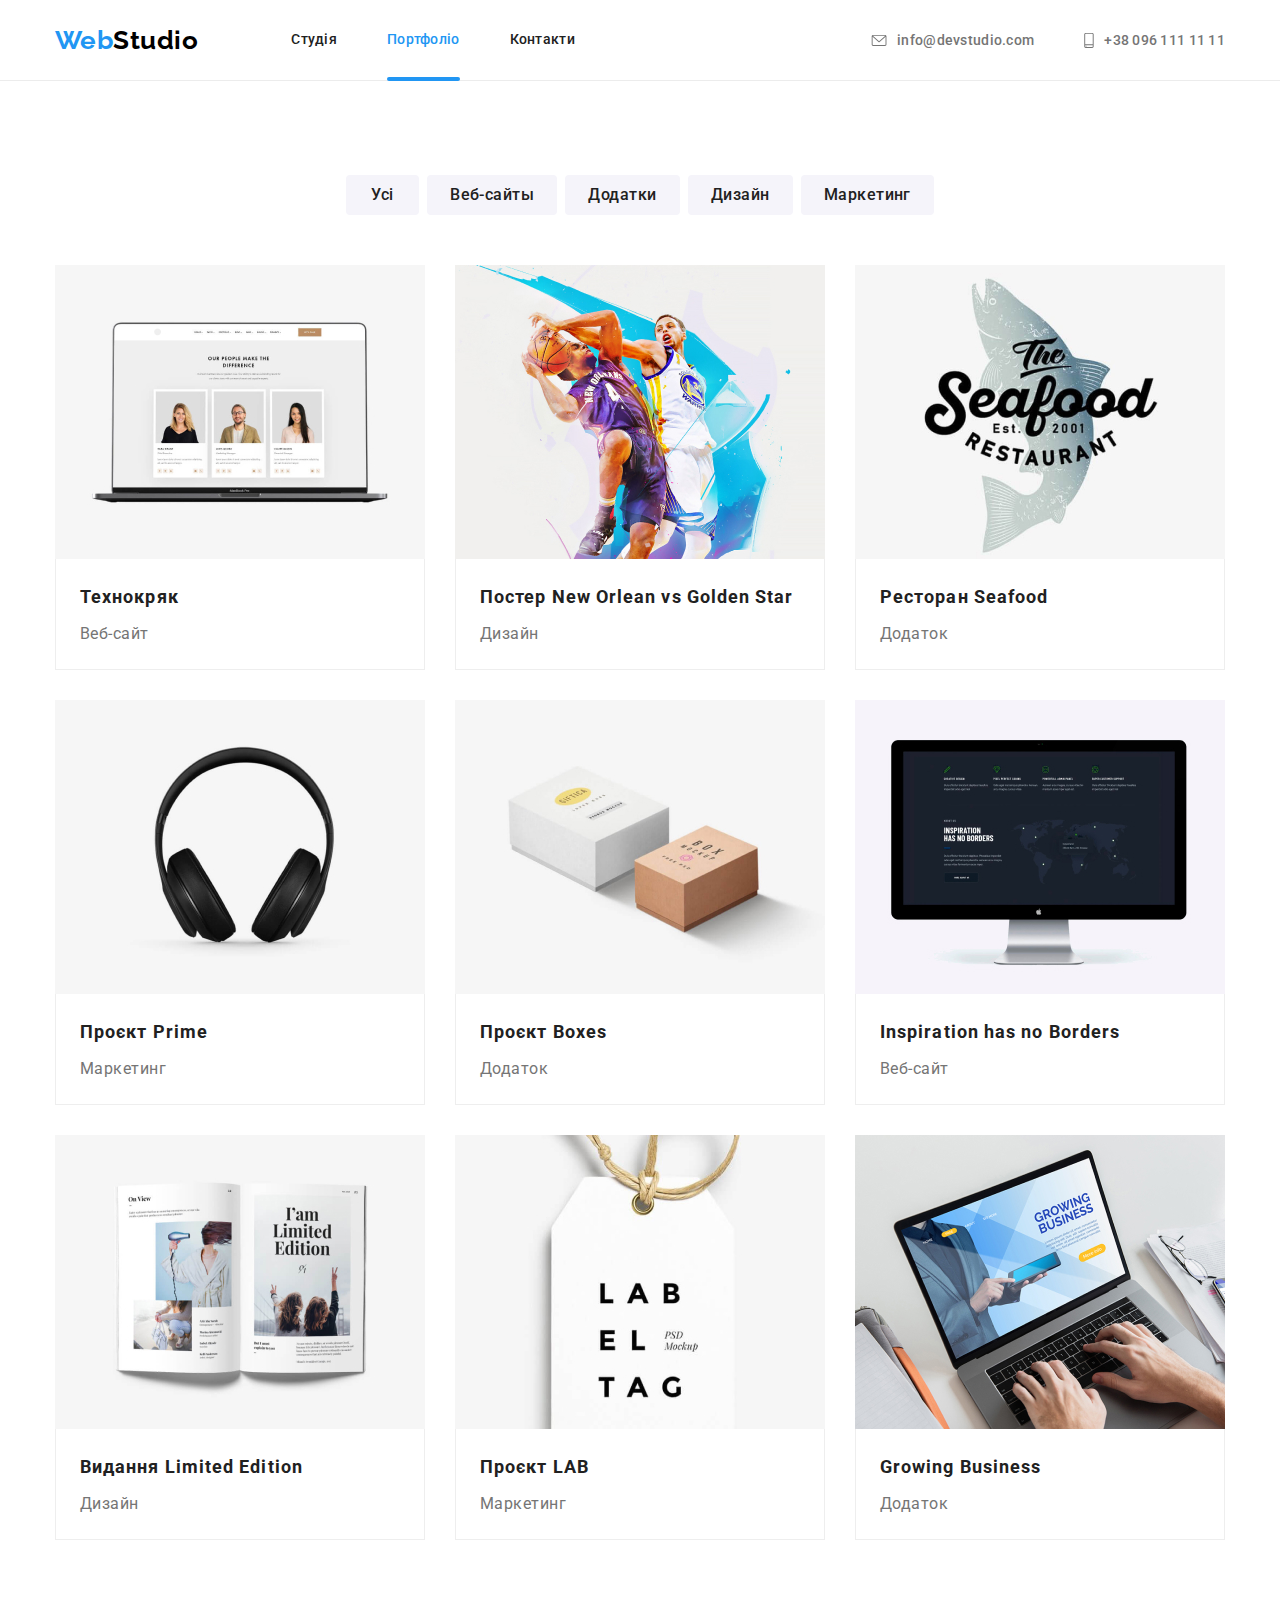
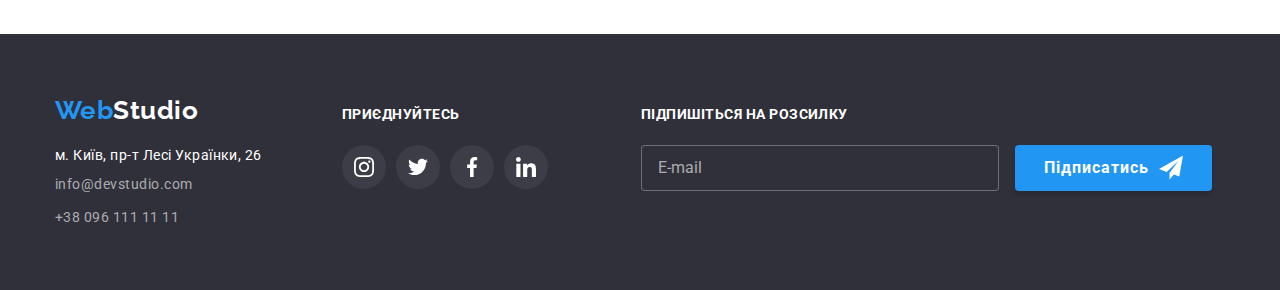
==== commit ecfccfdb: "Закінчив" ====
--- a/portfolio.html
+++ b/portfolio.html
@@ -1,314 +1,352 @@
 <!DOCTYPE html>
-<html lang="en">
-<head>
-    <meta charset="UTF-8">
-    <meta http-equiv="X-UA-Compatible" content="IE=edge">
-    <meta name="viewport" content="width=device-width, initial-scale=1.0">
-    <title>Portfolio</title>
-    <link 
-        rel="preconnect" 
-        href="https://fonts.googleapis.com" />
-    <link 
-        rel="preconnect" 
-        href="https://fonts.gstatic.com" crossorigin />
+<html lang="ru">
+  <head>
+    <meta charset="UTF-8" />
+    <meta http-equiv="X-UA-Compatible" content="IE=edge" />
+    <meta name="viewport" content="width=device-width, initial-scale=1.0" />
+    <title>Портфолио</title>
+    <link rel="preconnect" href="https://fonts.googleapis.com" />
+    <link rel="preconnect" href="https://fonts.gstatic.com" crossorigin />
     <link
-        rel="stylesheet"
-        href="https://fonts.googleapis.com/css2?family=Raleway:wght@700&family=Roboto:wght@400;500;700;900&display=swap" />
-    <link   
-        rel="stylesheet" 
-        href="https://cdnjs.cloudflare.com/ajax/libs/modern-normalize/1.1.0/modern-normalize.min.css" />
-    <link 
-        rel="stylesheet" 
-        href="./css/main.min.css" />
-</head>
-<body>
-    <!--Шапка.-->
+      href="https://fonts.googleapis.com/css2?family=Raleway:wght@700&family=Roboto:wght@400;500;700;900&display=swap"
+      rel="stylesheet"
+    />
+    <link rel="stylesheet" href="https://cdnjs.cloudflare.com/ajax/libs/modern-normalize/1.1.0/modern-normalize.min.css">
+    <link rel="stylesheet" href="./css/main.min.css">
+  </head>
+  <body>
+     <!-- Хедер -->
     <header class="header">
-        <div class="container header__section">
-            <nav class="header__nav">
-                <a class="header__logo logo link" href="./index.html">Web<span class="header__logo--black">Studio</span></a>
-                <ul class="nav list">
-                    <li class="nav__item">
-                        <a class="nav__link link nav__link--current" href="./index.html">Студія</a>
-                    </li>
-                    <li class="nav__item">
-                        <a class="nav__link link nav__link--current" href="./portfolio.html">Портфоліо</a>
-                    </li>
-                    <li class="nav__item">
-                        <a class="nav__link link nav__link--current" href="#">Контакти</a>
-                    </li>
-                </ul>
-            </nav>
-            <ul class="header-contact header-contack__list list">
-                <li class="header-contact__item">
-                    <a class="header-contact__link link" href="mailto:info@devstudio.com">
-                        <svg class="header-contact__icon" width="16" height="12">
-                            <use href="./images/symbol-defs.svg#icon-envelope"></use>
-                        </svg>
-                        info@devstudio.com
-                    </a>
+      <div class="container header__section">
+        <nav class="header__nav">
+          <a class="header__logo logo link" href="./index.html">Web<span class="header__logo--black">Studio</span></a>
+          <ul class="nav list">
+            <li class="nav__item">
+              <a class="nav__link link" href="./index.html">Студія</a>
+            </li>
+            <li class="nav__item">
+              <a class="nav__link link nav__link--current link" href="./portfolio.html">Портфоліо</a>
+            </li>
+            <li class="nav__item">
+              <a class="nav__link link" href="#">Контакти</a>
+            </li>
+          </ul>
+        </nav>
+        <ul class="header-contact header-contack__list list">
+          <li class="header-contact__item">
+            <a class="header-contact__link link" href="mailto:info@devstudio.com"><svg class="header-contact__icon"
+                width="16" height="12">
+                <use href="./images/symbol-defs.svg#icon-envelope"></use>
+              </svg>
+              info@devstudio.com</a>
+          </li>
+          <li class="header-contact__item">
+            <a class="header-contact__link link" href="tel:+380961111111"><svg class="header-contact__icon" width="10"
+                height="16">
+                <use href="./images/symbol-defs.svg#icon-smartphone"></use>
+              </svg>
+              +38 096 111 11 11</a>
+          </li>
+        </ul>
+      </div>
+    </header>
+      <!-- Основний контент -->
+    <main>
+      <section class="portfolio-section">
+        <div class="container">
+          <h1 hidden>Приклади робіт</h1>
+          <ul class="portfolio-btn-list list">
+            <li class="portfolio-btn-item">
+              <button class="portfolio-btn" type="button">Усі</button>
+            </li>
+            <li class="portfolio-btn-item">
+              <button class="portfolio-btn" type="button">Веб-сайты</button>
+            </li>
+            <li class="portfolio-btn-item">
+              <button class="portfolio-btn" type="button">Додатки</button>
+            </li>
+            <li class="portfolio-btn-item">
+              <button class="portfolio-btn" type="button">Дизайн</button>
+            </li>
+            <li class="portfolio-btn-item">
+              <button class="portfolio-btn" type="button">Маркетинг</button>
+            </li>
+          </ul>
+        </div>
+        <div class="container">
+          <ul class="portfolio-list list">
+            <li class="portfolio-item">
+              <a href="#" class="link">
+                <div class="portfolio-description">
+                  <img
+                  src="./images/8.jpg"
+                  alt="відкритий ноутбук із сайтом Технокряк"
+                  width="370"
+                  height="294"
+                  class="images"
+                  />
+                  <div class="portfolio-overlay">
+                  <p class="portfolio-description-text">Ресурс пропонує комплексні пропозиції з різним рівнем функціоналу та сервісів. Все це дозволить відвідувачу отримати
+                    вичерпні відомості про компанію чи приватну особу.</p>
+                  </div>
+                </div>
+                  <div class="portfolio-border">
+                  <h2 class="portfolio-list-title">Технокряк</h2>
+                  <p class="portfolio-list-text">Веб-сайт</p>
+                </div>
+              </a>
+            </li>
+            <li class="portfolio-item">
+              <a href="#" class="link">
+                <div class="portfolio-description">
+                  <img
+                  src="./images/9.jpg"
+                  alt="баскетболісти граюті в баскетбол"
+                  width="370"
+                  height="294"
+                  class="images"
+                  />
+                  <div class="portfolio-overlay">
+                    <p class="portfolio-description-text">Ресурс пропонує комплексні пропозиції з різним рівнем функціоналу та сервісів. Все це дозволить відвідувачу отримати
+                    вичерпні відомості про компанію чи приватну особу.</p>
+                  </div>
+                </div>
+                <div class="portfolio-border">
+                  <h2 class="portfolio-list-title">
+                  Постер <span lang="en">New Orlean vs Golden Star</span> 
+                  </h2>
+                  <p class="portfolio-list-text">Дизайн</p>
+                </div>
+              </a>
+            </li>
+
+            <li class="portfolio-item">
+              <a href="#" class="link">
+                <div class="portfolio-description">
+                  <img
+                    src="./images/10.jpg"
+                    alt="логотип ресторана Seafood"
+                    width="370"
+                    height="294"
+                    class="images"
+                  />
+                  <div class="portfolio-overlay">
+                    <p class="portfolio-description-text">Ресурс пропонує комплексні пропозиції з різним рівнем функціоналу та сервісів. Все це дозволить відвідувачу отримати
+                    вичерпні відомості про компанію чи приватну особу.</p>
+                  </div>
+                </div>
+                <div class="portfolio-border">
+                  <h2 class="portfolio-list-title">Ресторан <span lang="en">Seafood</span></h2>
+                  <p class="portfolio-list-text">Додаток</p>
+                </div>
+              </a>
+            </li>
+
+            <li class="portfolio-item">
+              <a href="#" class="link">
+                <div class="portfolio-description">
+                  <img
+                    src="./images/11.jpg"
+                    alt="навушники"
+                    width="370"
+                    height="294"
+                    class="images"
+                  />
+                  <div class="portfolio-overlay">
+                    <p class="portfolio-description-text">Ресурс пропонує комплексні пропозиції з різним рівнем функціоналу та сервісів. Все це дозволить відвідувачу отримати
+                    вичерпні відомості про компанію чи приватну особу.</p>
+                  </div>
+                </div>
+                <div class="portfolio-border">
+                  <h2 class="portfolio-list-title">Проєкт <span lang="en">Prime</span></h2>
+                  <p class="portfolio-list-text">Маркетинг</p>
+                </div>
+              </a>
+            </li>
+
+            <li class="portfolio-item">
+              <a href="#" class="link">
+                <div class="portfolio-description">
+                  <img
+                    src="./images/12.jpg"
+                    alt="дві коробки"
+                    width="370"
+                    height="294"
+                    class="images"
+                  />
+                  <div class="portfolio-overlay">
+                    <p class="portfolio-description-text">Ресурс пропонує комплексні пропозиції з різним рівнем функціоналу та сервісів. Все це дозволить відвідувачу отримати
+                    вичерпні відомості про компанію чи приватну особу.</p>
+                  </div>
+                </div>
+                <div class="portfolio-border">
+                  <h2 class="portfolio-list-title">Проєкт <span lang="en">Boxes</span></h2>
+                  <p class="portfolio-list-text">Додаток</p>
+                </div>
+              </a>
+            </li>
+
+            <li class="portfolio-item">
+              <a href="#" class="link">
+                <div class="portfolio-description">
+                  <img
+                    src="./images/13.jpg"
+                    alt="компьютерний монітор"
+                    width="370"
+                    height="294"
+                    class="images"
+                  />
+                  <div class="portfolio-overlay">
+                    <p class="portfolio-description-text">Ресурс пропонує комплексні пропозиції з різним рівнем функціоналу та сервісів. Все це дозволить відвідувачу отримати
+                    вичерпні відомості про компанію чи приватну особу.</p>
+                  </div>
+                </div>
+                <div class="portfolio-border">
+                  <h2 class="portfolio-list-title"><span lang="en">Inspiration has no Borders</span></h2>
+                  <p class="portfolio-list-text">Веб-сайт</p>
+                </div>
+              </a>
+            </li>
+
+            <li class="portfolio-item">
+              <a href="#" class="link">
+                <div class="portfolio-description">
+                  <img
+                    src="./images/14.jpg"
+                    alt="відкритий журнал"
+                    width="370"
+                    height="294"
+                    class="images"
+                  />
+                  <div class="portfolio-overlay">
+                    <p class="portfolio-description-text">Ресурс пропонує комплексні пропозиції з різним рівнем функціоналу та сервісів. Все це дозволить відвідувачу отримати
+                    вичерпні відомості про компанію чи приватну особу.</p>
+                  </div>
+                </div>
+                <div class="portfolio-border">
+                  <h2 class="portfolio-list-title">Видання <span lang="en">Limited Edition</span></h2>
+                  <p class="portfolio-list-text">Дизайн</p>
+                </div>
+              </a>
+            </li>
+
+            <li class="portfolio-item">
+              <a href="#" class="link">
+                <div class="portfolio-description">
+                  <img
+                    src="./images/15.jpg"
+                    alt="етикетка LAB"
+                    width="370"
+                    height="294"
+                    class="images"
+                  />
+                  <div class="portfolio-overlay">
+                    <p class="portfolio-description-text">Ресурс пропонує комплексні пропозиції з різним рівнем функціоналу та сервісів. Все це дозволить відвідувачу отримати
+                    вичерпні відомості про компанію чи приватну особу.</p>
+                  </div>
+                </div>
+                <div class="portfolio-border">
+                  <h2 class="portfolio-list-title">Проєкт <span lang="en">LAB</span></h2>
+                  <p class="portfolio-list-text">Маркетинг</p>
+                </div>
+              </a>
+            </li>
+
+            <li class="portfolio-item border" >
+              <a href="#" class="link">
+                <div class="portfolio-description" >
+                  <img
+                    src="./images/16.jpg"
+                    alt="человік працює на макбуці"
+                    width="370"
+                    height="294"
+                    class="images"
+                  />
+                  <div class="portfolio-overlay">
+                    <p class="portfolio-description-text">Ресурс пропонує комплексні пропозиції з різним рівнем функціоналу та сервісів. Все це дозволить відвідувачу отримати
+                    вичерпні відомості про компанію чи приватну особу.</p>
+                  </div>
+                </div>
+                <div class="portfolio-border">
+                  <h2 class="portfolio-list-title"><span lang="en">Growing Business</span></h2>
+                  <p class="portfolio-list-text">Додаток</p>
+                </div>
+              </a>
+            </li>
+          </ul>
+        </div>
+      </section>
+    </main>
+      <!-- Футеh -->
+    <footer class="footer">
+      <div class="container">
+        <div class="footer__flex">
+          <div class="footer__contacts-flex">
+            <a class="footer__logo logo link" href="./index.html">Web<span class="footer__logo--white">Studio</span>
+            </a>
+            <!-- Список контактів -->
+            <address class="footer-contact">
+              <ul class="footer-contact__list list">
+                <li class="footer-contact__item">
+                  <a class="footer-contact__address link" href="https://goo.gl/maps/CdvJLRiEL6Q8Smko8" target="_blank"
+                    rel="noreferrer noopener">м. Київ, пр-т Лесі Українки, 26</a>
                 </li>
-                <li class="header-contact__item">
-                    <a class="header-contact__link link" href="tel:+380961111111">
-                        <svg class="header-contact__icon" width="10" height="16">
-                            <use href="./images/symbol-defs.svg#icon-smartphone"></use>
-                        </svg>
-                        +38 096 111 11 11
-                    </a>
+                <li class="footer-contact__item">
+                  <a class="footer-contact__link link" href="mailto:info@devstudio.com">info@devstudio.com</a>
                 </li>
+                <li class="footer-contact__item">
+                  <a class="footer-contact__link link" href="tel:+380961111111">+38 096 111 11 11</a>
+                </li>
+              </ul>
+            </address>
+          </div>
+          <div class="social-section">
+            <p class="social-section__text">Приєднуйтесь</p>
+            <ul class="footer-list list">
+              <li class="footer-list__item">
+                <a class="footer-list__link" href="">
+                  <svg class="footer-list__icon" width="20" height="20">
+                    <use href="./images/symbol-defs.svg#icon-instagram"></use>
+                  </svg>
+                </a>
+              </li>
+    
+              <li class="footer-list__item">
+                <a class="footer-list__link" href="">
+                  <svg class="footer-list__icon" width="20" height="20">
+                    <use href="./images/symbol-defs.svg#icon-twitter"></use>
+                  </svg>
+                </a>
+              </li>
+    
+              <li class="footer-list__item">
+                <a class="footer-list__link" href="">
+                  <svg class="footer-list__icon" width="20" height="20">
+                    <use href="./images/symbol-defs.svg#icon-facebook"></use>
+                  </svg>
+                </a>
+              </li>
+    
+              <li class="footer-list__item">
+                <a class="footer-list__link" href="">
+                  <svg class="footer-list__icon" width="20" height="20">
+                    <use href="./images/symbol-defs.svg#icon-linkedin"></use>
+                  </svg>
+                </a>
+              </li>
             </ul>
+          </div>
+          
+          <div class="footer-submit">
+            <p class="footer-submit__text">Підпишіться на розсилку</p>
+            <form class="footer-submit__form">
+              <label class="footer-submit__label" for="submit-mail"></label>
+              <input class="footer-submit__input" type="email" name="submit-mail" id="submit-mail" placeholder="E-mail">
+              <button class="footer-submit__btn" type="submit">Підписатись</button>
+            </form>
+          </div>
         </div>
-    </header>
-    <!-- Основний контент -->
-    <main>
-        <section class="portfolio-section">
-            <div class="container">
-                <h1 hidden>Приклади робіт</h1>
-                <ul class="portfolio-btn-list list">
-                    <li class="portfolio-btn-item"><button class="portfolio-btn" type="button">Усі</button></li>
-                    <li class="portfolio-btn-item"><button class="portfolio-btn" type="button">Веб-сайти</button></li>
-                    <li class="portfolio-btn-item"><button class="portfolio-btn" type="button">Додатки</button></li>
-                    <li class="portfolio-btn-item"><button class="portfolio-btn" type="button">Дизайн</button></li>
-                    <li class="portfolio-btn-item"><button class="portfolio-btn" type="button">Маркетинг</button></li>
-                </ul>
-            </div>    
-            <div class="container">
-                <ul class="portfolio-list list">
-                    <li class="portfolio-item">
-                        <a href=" # " class=" link ">
-                            <div class="portfolio-description">
-                                <img src="./images/8.jpg" alt="Ноутбук із сайтом" width="370" height="294" class="images"/>
-                                <div class="portfolio-overlay">
-                                    <p class="portfolio-description-text">Ресурс пропонує комплексні пропозиції з різним рівнем
-                                    функціоналу
-                                    та сервісів. Все це дозволить відвідувачу отримати
-                                    вичерпні відомості про компанію чи приватну особу.</p>
-                                </div>
-                            </div>
-                            <div class="portfolio-border">
-                                <h2 class="portfolio-list-title">Технокряк</h2>
-                                <p class="portfolio-list-text">Веб-сайт</p>
-                            </div>
-                        </a>
-                    </li>
-                    <li class="portfolio-item">
-                        <a href=" # " class=" link ">
-                            <div class="portfolio-description">
-                                <img src="./images/9.jpg" alt="Постер Нью-Орлеан проти Голден Стар" width="370" height="294" class="images"/>
-                                <div class="portfolio-overlay">
-                                    <p class="portfolio-description-text">Ресурс пропонує комплексні пропозиції з різним рівнем
-                                    функціоналу
-                                    та сервісів. Все це дозволить відвідувачу отримати
-                                    вичерпні відомості про компанію чи приватну особу.</p>
-                                </div>
-                            </div>
-                            <div class="portfolio-border">
-                                <h2 class="portfolio-list-title">
-                                Постер <span lang="en">New Orlean vs Golden Star</span>
-                                </h2>
-                                <p class="portfolio-list-text">Дизайн</p>
-                            </div>
-                        </a>
-                    </li>
-            
-                    <li class="portfolio-item">
-                        <a href=" # " class=" link ">
-                            <div class="portfolio-description">
-                                <img src="./images/10.jpg" alt="Логотип ресторана Seafood" width="370" height="294" class="images"/>
-                                <div class="portfolio-overlay">
-                                    <p class="portfolio-description-text">Ресурс пропонує комплексні пропозиції з різним рівнем
-                                    функціоналу
-                                    та сервісів. Все це дозволить відвідувачу отримати
-                                    вичерпні відомості про компанію чи приватну особу.</p>
-                                </div>
-                            </div>
-                            <div class="portfolio-border">
-                                <h2 class="portfolio-list-title">Ресторан <span lang="en">Seafood</span></h2>
-                                <p class="portfolio-list-text">Додаток</p>
-                            </div>
-                        </a>
-                    </li>
-            
-                    <li class="portfolio-item">
-                        <a href=" # " class=" link ">
-                            <div class="portfolio-description">
-                                <img src="./images/11.jpg" alt="Навушники" width="370" height="294" class="images"/>
-                                <div class="portfolio-overlay">
-                                    <p class="portfolio-description-text">Ресурс пропонує комплексні пропозиції з різним рівнем
-                                    функціоналу
-                                    та сервісів. Все це дозволить відвідувачу отримати
-                                    вичерпні відомості про компанію чи приватну особу.</p>
-                                </div>
-                            </div>
-                            <div class="portfolio-border">
-                                <h2 class="portfolio-list-title">Проект <span lang="en">Prime</span></h2>
-                                <p class="portfolio-list-text">Маркетинг</p>
-                            </div>
-                        </a>
-                    </li>
-            
-                    <li class="portfolio-item">
-                        <a href=" # " class=" link ">
-                            <div class="portfolio-description">
-                                <img src="./images/12.jpg" alt="Дві коробки" width="370" height="294" class="images"/>
-                                <div class="portfolio-overlay">
-                                    <p class="portfolio-description-text">Ресурс пропонує комплексні пропозиції з різним рівнем
-                                    функціоналу
-                                    та сервісів. Все це дозволить відвідувачу отримати
-                                    вичерпні відомості про компанію чи приватну особу.</p>
-                                </div>
-                            </div>
-                            <div class="portfolio-border">
-                                <h2 class="portfolio-list-title">Проект <span lang="en">Boxes</span></h2>
-                                <p class="portfolio-list-text">Додаток</p>
-                            </div>
-                        </a>
-                    </li>
-            
-                    <li class="portfolio-item">
-                        <a href=" # " class=" link ">
-                            <div class="portfolio-description">
-                                <img src="./images/13.jpg" alt="Монітор із сайтом" width="370" height="294" class="images"/>
-                                <div class="portfolio-overlay">
-                                    <p class="portfolio-description-text">Ресурс пропонує комплексні пропозиції з різним рівнем
-                                    функціоналу
-                                    та сервісів. Все це дозволить відвідувачу отримати
-                                    вичерпні відомості про компанію чи приватну особу.</p>
-                                </div>
-                            </div>
-                            <div class="portfolio-border">
-                                <h2 class="portfolio-list-title"><span lang="en">Inspiration has no Borders</span></h2>
-                                <p class="portfolio-list-text">Веб-сайт</p>
-                            </div>
-                        </a>
-                    </li>
-            
-                    <li class="portfolio-item">
-                        <a href=" # " class=" link ">
-                            <div class="portfolio-description">
-                                <img src="./images/14.jpg" alt="Журнал" width="370" height="294" class="images"/>
-                                <div class="portfolio-overlay">
-                                    <p class="portfolio-description-text">Ресурс пропонує комплексні пропозиції з різним рівнем
-                                    функціоналу
-                                    та сервісів. Все це дозволить відвідувачу отримати
-                                    вичерпні відомості про компанію чи приватну особу.</p>
-                                </div>
-                            </div>
-                            <div class="portfolio-border">
-                                <h2 class="portfolio-list-title">Издание <span lang="en">Limited Edition</span></h2>
-                                <p class="portfolio-list-text">Дизайн</p>
-                            </div>
-                        </a>
-                    </li>
-            
-                    <li class="portfolio-item">
-                        <a href=" # " class=" link ">
-                            <div class="portfolio-description">
-                                <img src="./images/15.jpg" alt="LAB" width="370" height="294" class="images"/>
-                                <div class="portfolio-overlay">
-                                    <p class="portfolio-description-text">Ресурс пропонує комплексні пропозиції з різним рівнем
-                                    функціоналу
-                                    та сервісів. Все це дозволить відвідувачу отримати
-                                    вичерпні відомості про компанію чи приватну особу.</p>
-                                </div>
-                            </div>
-                            <div class="portfolio-border">
-                                <h2 class="portfolio-list-title">Проект <span lang="en">LAB</span></h2>
-                                <p class="portfolio-list-text">Маркетинг</p>
-                            </div>
-                        </a>
-                    </li>
-            
-                    <li class="portfolio-item border">
-                        <a href=" # " class=" link ">
-                            <div class="portfolio-description">
-                                <img src="./images/16.jpg" alt="Людина працює на макбуці" width="370" height="294" class="images"/>
-                                <div class="portfolio-overlay">
-                                    <p class="portfolio-description-text">Ресурс пропонує комплексні пропозиції з різним рівнем
-                                    функціоналу
-                                    та сервісів. Все це дозволить відвідувачу отримати
-                                    вичерпні відомості про компанію чи приватну особу.</p>
-                                </div>
-                            </div>
-                            <div class="portfolio-border">
-                                <h2 class="portfolio-list-title"><span lang="en">Growing Business</span></h2>
-                                <p class="portfolio-list-text">Додаток</p>
-                            </div>
-                        </a>
-                    </li>
-                </ul>
-            </div>
-        </section>
-    </main>
-    <!-- Футер -->
-    <footer class="footer">
-        <div class="container">
-            <div class="footer__flex">
-                <div class="footer__contacts-flex">
-                    <a class="footer__logo logo link" href="./index.html">
-                        Web<span class="footer__logo--white">Studio</span></a>
-                    <!-- Список контактів -->
-                    <address class="footer-contact">
-                        <ul class="footer-contact__list list">
-                            <li class="footer-contact__item"><a class="footer-contact__link footer-contact__address link"
-                                    href="https://goo.gl/maps/CdvJLRiEL6Q8Smko8" target="_blank"
-                                    rel="noreferrer noopener">м. Київ, пр-т Лесі Українки, 26</a></li>
-                            <li class="footer-contact__item"><a class="footer-contact__link link"
-                                    href="mailto:info@devstudio.com">info@devstudio.com</a></li>
-                            <li class="footer-contact__item"><a class="footer-contact__link link"
-                                    href="tel:+380961111111">+38 096 111 11 11</a></li>
-                        </ul>
-                    </address>
-                </div>
-                <div class="social-section">
-                    <p class="social-section__text">Приєднуйтесь</p>
-                    <ul class="footer-list list">
-                        <li class="footer-list__item">
-                            <a class="footer-list__link" href="">
-                                <svg class="footer-list__icon" width="20" height="20">
-                                    <use href="./images/symbol-defs.svg#icon-instagram"></use>
-                                </svg>
-                            </a>
-                        </li>
-    
-                        <li class="footer-list__item">
-                            <a class="footer-list__link" href="">
-                                <svg class="footer-list__icon" width="20" height="20">
-                                    <use href="./images/symbol-defs.svg#icon-twitter"></use>
-                                </svg>
-                            </a>
-                        </li>
-    
-                        <li class="footer-list__item">
-                            <a class="footer-list__link" href="">
-                                <svg class="footer-list__icon" width="20" height="20">
-                                    <use href="./images/symbol-defs.svg#icon-facebook"></use>
-                                </svg>
-                            </a>
-                        </li>
-    
-                        <li class="footer-list__item">
-                            <a class="footer-list__link" href="">
-                                <svg class="footer-list__icon" width="20" height="20">
-                                    <use href="./images/symbol-defs.svg#icon-linkedin"></use>
-                                </svg>
-                            </a>
-                        </li>
-                    </ul>
-                </div>
-                <div class="footer-submit">
-                    <p class="footer-submit__text">Підпишіться на розсилку</p>
-                    <div class="footer-submit__form">
-                        <label class="footer-submit__label" for="submit-mail"></label>
-                        <input class="footer-submit__input" type="email" name="submit-mail" id="submit-mail"
-                            placeholder="E-mail">
-                        <a class="link" href="#">
-                            <button class="footer-submit__btn" type="submit">Підписатися</button>
-                        </a>
-                    </div>
-                </div>
-            </div>
-        </div>
+      </div>
     </footer>
-</body>
+  </body>
 </html>
--- a/css/main.min.css
+++ b/css/main.min.css
@@ -1,2 +1 @@
-:root{--primary-text-color: #212121;--secondary-text-color: #757575;--white-text-color: #ffffff;--accent-color: #2196f3;--black-logo-color: #000000;--footer-text-color: rgba(255, 255, 255, 0.6);--white-background-color: #ffffff;--hero-background-color: #2f303a;--team-background-color: #f5f4fa}body{font-family:"Roboto";letter-spacing:0.03em;background-color:var(--white-background-color);color:var(--primary-text-color)}.list{list-style:none}.link{text-decoration:none}h1,h2,h3,h4,h5,h6,p,ul{margin:0;padding:0}.container{width:1200px;margin-left:auto;margin-right:auto;padding-left:15px;padding-right:15px}.section-title{font-weight:700;font-size:36px;line-height:1.17;text-align:center;color:var(--primary-text-color)}.logo{font-family:"Raleway";font-weight:700;font-size:26px;line-height:1.19;align-items:center;text-align:center;color:var(--accent-color)}.visually-hidden{position:absolute;width:1px;height:1px;margin:-1px;padding:0;overflow:hidden;border:0;clip:rect(0 0 0 0)}.header{border-bottom:1px solid #ececec}.header__section{display:flex;align-items:center}.header__nav{display:flex;align-items:center}.header__logo{margin-right:93px}.header__logo--black{color:var(--black-logo-color)}.nav{display:flex}.nav__item:not(:last-child){margin-right:50px}.nav__link{display:block;padding-top:32px;padding-bottom:32px;font-weight:500;font-size:14px;line-height:1.14;letter-spacing:0.02em;color:var(--primary-text-color);position:relative;transition:color 250ms cubic-bezier(0.4, 0, 0.2, 1)}.nav__link:focus,.nav__link:hover{color:var(--accent-color)}.nav__link--current{color:var(--accent-color)}.nav__link--current::after{position:absolute;display:block;content:"";width:100%;height:4px;border-radius:2px;bottom:-1px;background-color:var(--accent-color)}.header-contact{display:flex}.header-contack__list{margin-left:auto}.header-contact__item+.header-contact__item{margin-left:50px}.header-contact__link{display:inline-flex;padding:32px 0px 32px;align-items:center;font-weight:500;font-size:14px;line-height:16px;letter-spacing:0.02em;color:var(--secondary-text-color);transition:color 250ms cubic-bezier(0.4, 0, 0.2, 1)}.header-contact__link:hover,.header-contact__link:focus{color:var(--accent-color)}.header-contact__icon{margin-right:10px;fill:currentColor}.hero{padding-top:200px;padding-bottom:200px;max-width:1600px;min-height:600px;margin-left:auto;margin-right:auto;background-image:linear-gradient(to right, rgba(47,48,58,0.4), rgba(47,48,58,0.4)),url(../images/hero.jpg);background-color:var(--hero-background-color);background-repeat:no-repeat;background-position:center;background-size:cover;text-align:center}.hero__title{margin-bottom:30px;margin-left:auto;margin-right:auto;max-width:696px;font-weight:900;font-size:44px;line-height:1.36;letter-spacing:0.06em;text-transform:uppercase;color:var(--white-text-color)}.hero__btn{display:inline-block;min-width:200px;border-radius:4px;border:1px solid transparent;padding:10px 32px;background-color:var(--accent-color);color:var(--white-text-color);font-family:"Roboto";font-weight:700;font-size:16px;line-height:1.88;align-items:center;text-align:center;letter-spacing:0.06em;cursor:pointer;transition:background-color 250ms cubic-bezier(0.4, 0, 0.2, 1),color 250ms cubic-bezier(0.4, 0, 0.2, 1)}.hero__btn:hover,.hero__btn:focus{background-color:var(--white-text-color);color:var(--accent-color)}.features{padding-top:94px;padding-bottom:94px}.features-list{display:flex}.features-list__item:not(:last-child){margin-right:30px;max-width:270px}.features-list__icon-fon{display:flex;width:270px;height:120px;align-items:center;justify-content:center;flex-direction:column;margin-bottom:30px;background-color:var(--team-background-color)}.features-list__icon{align-items:center}.features-list__title{margin-bottom:10px;font-weight:700;font-size:14px;line-height:1.14;text-transform:uppercase}.features-list__text{font-size:14px;line-height:1.71;color:var(--secondary-text-color)}.work{padding-bottom:94px}.work__title{margin-bottom:50px}.work-list{display:flex}.work-list__item{position:relative}.work-list__item:not(:last-child){margin-right:30px}.work-list__text{width:100%;position:absolute;bottom:0;left:0;padding:27px 0px;font-weight:bold;font-size:14px;line-height:1.14;text-align:center;text-transform:uppercase;color:var(--white-text-color);background-color:rgba(47,48,58,0.8)}.team{padding-top:94px;padding-bottom:94px;background-color:var(--team-background-color)}.team__title{margin-bottom:50px}.team-list{display:flex}.team-list__item{box-shadow:0px 1px 3px rgba(0,0,0,0.12),0px 1px 1px rgba(0,0,0,0.14),0px 2px 1px rgba(0,0,0,0.2);background-color:var(--white-background-color)}.team-list__item:not(:last-child){margin-right:30px}.team-list__workers{padding:30px 0px}.team-list__worker{font-weight:500;font-size:16px;line-height:1.19;text-align:center}.team-list__profession{margin-top:10px;font-size:16px;line-height:1.19;text-align:center;color:var(--secondary-text-color)}.team-list__social-list{display:flex;justify-content:space-between;align-items:center;padding:0px 32px;margin-top:16px;list-style:none}.team-list__social-item{width:44px;height:44px}.team-list__social-link{display:block;width:44px;height:44px;border-radius:50%;color:#afb1b8;background-color:#ffffff;transition:background-color 250ms cubic-bezier(0.4, 0, 0.2, 1),color 250ms cubic-bezier(0.4, 0, 0.2, 1)}.team-list__social-link:hover,.team-list__social-link:focus{color:#ffffff;background-color:var(--accent-color)}.team-list__social-icon{margin:12px 0px 0px 12px;fill:currentColor}.client{padding-top:94px;padding-bottom:94px}.client__title{margin-bottom:50px;font-weight:700;font-size:36px;line-height:1.17;text-align:center}.client__list{padding:0;margin:0;list-style:none;justify-content:space-between;align-items:center}.customers{display:flex}.customers__item{width:170px;height:90px;transition:border-color 250ms cubic-bezier(0.4, 0, 0.2, 1),color 250ms cubic-bezier(0.4, 0, 0.2, 1)}.customers__item:not(:last-child){margin-right:30px}.customers__item:focus,.customers__item:hover{color:var(--accent-color);border-color:var(--accent-color)}.customers__link{display:block;width:170px;height:90px;border:1px solid #afb1b8;color:#afb1b8;background-color:#fff;padding:16px 32px;transition:border-color 250ms cubic-bezier(0.4, 0, 0.2, 1),color 250ms cubic-bezier(0.4, 0, 0.2, 1)}.customers__link:focus,.customers__link:hover{color:var(--accent-color);border-color:var(--accent-color)}.customers__icon{fill:currentColor}.footer{padding-top:60px;padding-bottom:60px;background-color:var(--hero-background-color)}.footer__flex{display:flex;margin:0;padding:0;list-style:none}.footer__logo--white{color:var(--white-text-color)}.footer-contact{margin-top:20px}.footer-contact__address{color:var(--white-text-color)}.footer-contact__item{margin-top:9px}.footer-contact__link{font-style:normal;font-size:14px;line-height:1.71;color:var(--footer-text-color);transition:color 250ms cubic-bezier(0.4, 0, 0.2, 1)}.footer-contact__link:hover,.footer-contact__link:focus{color:var(--accent-color)}.social-section{margin-left:80px;width:206px}.social-section__text{padding:20px 0px 10px 0px;margin-bottom:20px;font-weight:700;font-size:14px;line-height:1.14px;text-transform:uppercase;color:var(--white-text-color)}.footer-list{display:flex;justify-content:space-between;align-items:center;padding:0;margin-top:0;list-style:none}.footer-list__item{width:44px;height:44px}.footer-list__link{display:block;width:44px;height:44px;border-radius:50%;color:#ffffff;background-color:#ffffff10;transition:background-color 250ms cubic-bezier(0.4, 0, 0.2, 1),color 250ms cubic-bezier(0.4, 0, 0.2, 1)}.footer-list__link:hover,.footer-list__link:focus{color:#ffffff;background-color:var(--accent-color)}.footer-list__icon{margin:12px 0px 0px 12px;fill:currentColor}.footer-submit{margin-left:93px}.footer-submit__text{padding:20px 0px 10px 0px;margin-bottom:20px;font-weight:700;font-size:14px;line-height:1.14px;text-transform:uppercase;color:var(--white-text-color)}.footer-submit__input{width:358px;margin:0;padding:13px 16px;border-radius:4px;border:1px solid rgba(255,255,255,0.3);background-color:var(--hero-background-color);color:var(--white-text-color)}.footer-submit__input::placeholder{font-size:16px;line-height:1.25;color:rgba(255,255,255,0.6)}.footer-submit__btn{display:inline-flex;align-items:center;justify-content:center;border:none;margin:0;padding:8px 29px;border-radius:4px;background-color:var(--accent-color);box-shadow:0px 4px 4px rgba(0,0,0,0.15);color:var(--white-text-color);font-family:"Roboto";font-style:normal;font-weight:700;font-size:16px;line-height:1.87;letter-spacing:0.06em;cursor:pointer;min-height:43px;margin-left:12px}.footer-submit__btn::after{content:"";display:inline-block;width:24px;height:20px;margin-left:10px;background-image:url(../images/send.svg)}.portfolio-section{padding-top:94px;padding-bottom:94px}.portfolio-btn-list{display:flex;justify-content:center;margin-bottom:50px}.portfolio-btn-item:not(:last-child){margin-right:8px}.portfolio-item:hover .portfolio-overlay{transform:translateY(0)}.portfolio-description{position:relative;overflow:hidden}.portfolio-overlay{position:absolute;display:inline-block;content:"";width:100%;height:100%;top:0;left:0;background-color:rgba(33,150,243,0.9);transform:translateY(100%);transition:transform 250ms cubic-bezier(0.4, 0, 0.2, 1)}.portfolio-description-text{position:absolute;top:0;left:0;padding:63px 24px;font-size:18px;line-height:1.56;color:var(--white-text-color)}.portfolio-btn{display:inline-block;min-width:73px;border-radius:4px;border:1px solid transparent;padding:6px 22px;font-family:"Roboto";font-weight:500;font-size:16px;line-height:1.63;letter-spacing:0.03em;text-align:center;background-color:var(--team-background-color);color:var(--primary-text-color);cursor:pointer;transition:background-color 250ms cubic-bezier(0.4, 0, 0.2, 1),color 250ms cubic-bezier(0.4, 0, 0.2, 1),box-shadow 250ms cubic-bezier(0.4, 0, 0.2, 1)}.portfolio-btn:hover,.portfolio-btn:focus{background-color:var(--accent-color);color:var(--white-text-color);box-shadow:0px 3px 1px rgba(0,0,0,0.1),0px 1px 2px rgba(0,0,0,0.08),0px 2px 2px rgba(0,0,0,0.12)}.portfolio-list{display:flex;flex-wrap:wrap;margin:-15px}.portfolio-item{margin:15px;transition:box-shadow 250ms cubic-bezier(0.4, 0, 0.2, 1)}.portfolio-item:hover,.portfolio-item:focus{box-shadow:0px 3px 1px rgba(0,0,0,0.1),0px 1px 2px rgba(0,0,0,0.08),0px 2px 2px rgba(0,0,0,0.12)}.portfolio-border{border:1px solid #eeeeee;border-top:transparent;padding:20px 24px}.portfolio-list-title{font-weight:700;font-size:18px;line-height:2;letter-spacing:0.06em}.portfolio-list-text{margin-top:4px;font-size:16px;line-height:1.87;color:var(--secondary-text-color)}.backdrop{position:fixed;display:flex;align-items:center;justify-content:center;width:100vw;height:100vh;background-color:rgba(0,0,0,0.2);top:0;transition:opacity 250ms cubic-bezier(0.4, 0, 0.2, 1),visibility 250ms cubic-bezier(0.4, 0, 0.2, 1)}.backdrop.is-hidden{opacity:0;visibility:hidden;pointer-events:none}.backdrop.is-hidden .modal{transform:scale(2)}.modal{width:528px;min-height:581px;background-color:#ffffff;position:relative;transform:scale(1);transition:transform 250ms cubic-bezier(0.4, 0, 0.2, 1)}.modal-icon{fill:var(--black-logo-color);transition:fill 250ms cubic-bezier(0.4, 0, 0.2, 1)}.close-btn{position:absolute;display:flex;align-items:center;justify-content:center;right:8px;top:8px;background-color:transparent;border-radius:50%;width:30px;height:30px;border:1px solid rgba(0,0,0,0.1);cursor:pointer}.close-btn:hover .modal-icon{fill:var(--accent-color)}.form{width:528px;margin-left:auto;margin-right:auto;padding:40px}.form-title{font-weight:700;font-size:20px;line-height:1.15;text-align:center}.top-title{margin-top:12px}.form-field{position:relative;display:flex;flex-direction:column;margin-bottom:10px}.form-label,.comment-label{font-size:12px;line-height:1.17;letter-spacing:0.01em;color:var(--secondary-text-color);margin-bottom:4px}.form-input{width:100%;margin:0;padding:11px 42px;border:1px solid rgba(33,33,33,0.2);border-radius:4px;outline:none;transition:border-color 250ms cubic-bezier(0.4, 0, 0.2, 1)}.form-input:focus{border-color:var(--accent-color)}.form-input:focus ~ .input-icon{fill:var(--accent-color)}.input-icon{position:absolute;top:50%;left:15px;transform:translateY(25%);display:inline-block;width:12px;height:12px;transition:fill 250ms cubic-bezier(0.4, 0, 0.2, 1)}textarea{resize:none;border:1px solid rgba(33,33,33,0.2);border-radius:4px;padding:12px 16px;font-size:12px;line-height:1.17;letter-spacing:0.01em;height:120px;outline:none;transition:border-color 250ms cubic-bezier(0.4, 0, 0.2, 1)}textarea:focus{border-color:var(--accent-color)}.comment::placeholder{font-size:12px;line-height:1.17;letter-spacing:0.01em;color:#757575}.form-field-chek{padding-left:14px;margin-top:25px;margin-bottom:30px}.icon-chek{display:inline-block;width:16px;height:15px;border:2px solid #212121;border-radius:2px;margin-right:7px}.form-checkbox{position:absolute;width:1px;height:1px;margin:-1px;padding:0;overflow:hidden;border:0;clip:rect(0 0 0 0)}.form-checkbox:checked+.icon-chek{background-image:url(../images/icon-check.svg);background-position:center;background-repeat:no-repeat;background-color:var(--accent-color);background-origin:border-box;border-color:var(--accent-color)}.policy-label{display:flex;align-items:center;font-size:14px;line-height:1.71;color:var(--secondary-text-color)}.policy-link{margin-left:4px;color:#2196f3}.form-btn{display:flex;align-items:center;justify-content:center;margin:0 auto;padding:10px 56px;border:none;border-radius:4px;text-align:center;text-decoration:none;font-family:"Roboto";font-style:normal;font-weight:700;font-size:16px;line-height:1.87;letter-spacing:0.06em;cursor:pointer;background-color:var(--accent-color);box-shadow:0px 4px 4px rgba(0,0,0,0.15);color:var(--white-text-color);transition:background-color 250ms cubic-bezier(0.4, 0, 0.2, 1)}.form-btn:focus,.form-btn:hover{background-color:#188ce8}
-/*# sourceMappingURL=main.min.css.map */+:root{--primary-text-color: #212121;--secondary-text-color: #757575;--white-text-color: #ffffff;--accent-color: #2196f3;--black-logo-color: #000000;--footer-text-color: rgba(255, 255, 255, 0.6);--white-background-color: #ffffff;--hero-background-color: #2f303a;--team-background-color: #f5f4fa}body{font-family:"Roboto";letter-spacing:.03em;background-color:var(--white-background-color);color:var(--primary-text-color)}.list{list-style:none}.link{text-decoration:none}h1,h2,h3,h4,h5,h6,p,ul{margin:0;padding:0}.container{width:1200px;margin-left:auto;margin-right:auto;padding-left:15px;padding-right:15px}.section-title{font-weight:700;font-size:36px;line-height:1.17;text-align:center;color:var(--primary-text-color)}.logo{font-family:"Raleway";font-weight:700;font-size:26px;line-height:1.19;-webkit-box-align:center;-ms-flex-align:center;align-items:center;text-align:center;color:var(--accent-color)}.visually-hidden{position:absolute;width:1px;height:1px;margin:-1px;padding:0;overflow:hidden;border:0;clip:rect(0 0 0 0)}.header{border-bottom:1px solid #ececec}.header__section{display:-webkit-box;display:-ms-flexbox;display:flex;-webkit-box-align:center;-ms-flex-align:center;align-items:center}.header__nav{display:-webkit-box;display:-ms-flexbox;display:flex;-webkit-box-align:center;-ms-flex-align:center;align-items:center}.header__logo{margin-right:93px}.header__logo--black{color:var(--black-logo-color)}.nav{display:-webkit-box;display:-ms-flexbox;display:flex}.nav__item:not(:last-child){margin-right:50px}.nav__link{display:block;padding-top:32px;padding-bottom:32px;font-weight:500;font-size:14px;line-height:1.14;letter-spacing:.02em;color:var(--primary-text-color);position:relative;-webkit-transition:color 250ms cubic-bezier(0.4, 0, 0.2, 1);transition:color 250ms cubic-bezier(0.4, 0, 0.2, 1)}.nav__link:focus,.nav__link:hover{color:var(--accent-color)}.nav__link--current{color:var(--accent-color)}.nav__link--current::after{position:absolute;display:block;content:"";width:100%;height:4px;border-radius:2px;bottom:-1px;background-color:var(--accent-color)}.header-contact{display:-webkit-box;display:-ms-flexbox;display:flex}.header-contack__list{margin-left:auto}.header-contact__item+.header-contact__item{margin-left:50px}.header-contact__link{display:-webkit-inline-box;display:-ms-inline-flexbox;display:inline-flex;padding:32px 0px 32px;-webkit-box-align:center;-ms-flex-align:center;align-items:center;font-weight:500;font-size:14px;line-height:16px;letter-spacing:.02em;color:var(--secondary-text-color);-webkit-transition:color 250ms cubic-bezier(0.4, 0, 0.2, 1);transition:color 250ms cubic-bezier(0.4, 0, 0.2, 1)}.header-contact__link:hover,.header-contact__link:focus{color:var(--accent-color)}.header-contact__icon{margin-right:10px;fill:currentColor}.hero{padding-top:200px;padding-bottom:200px;max-width:1600px;min-height:600px;margin-left:auto;margin-right:auto;background-image:-webkit-gradient(linear, left top, right top, from(rgba(47, 48, 58, 0.4)), to(rgba(47, 48, 58, 0.4))),url(../images/people.jpg);background-image:linear-gradient(to right, rgba(47, 48, 58, 0.4), rgba(47, 48, 58, 0.4)),url(../images/people.jpg);background-color:var(--hero-background-color);background-repeat:no-repeat;background-position:center;background-size:cover;text-align:center}.hero__title{margin-bottom:30px;margin-left:auto;margin-right:auto;max-width:696px;font-weight:900;font-size:44px;line-height:1.36;letter-spacing:.06em;text-transform:uppercase;color:var(--white-text-color)}.hero__btn{display:inline-block;min-width:200px;border-radius:4px;border:1px solid rgba(0,0,0,0);padding:10px 32px;background-color:var(--accent-color);color:var(--white-text-color);font-family:"Roboto";font-weight:700;font-size:16px;line-height:1.88;-webkit-box-align:center;-ms-flex-align:center;align-items:center;text-align:center;letter-spacing:.06em;cursor:pointer;-webkit-transition:background-color 250ms cubic-bezier(0.4, 0, 0.2, 1),color 250ms cubic-bezier(0.4, 0, 0.2, 1);transition:background-color 250ms cubic-bezier(0.4, 0, 0.2, 1),color 250ms cubic-bezier(0.4, 0, 0.2, 1)}.features{padding-top:94px;padding-bottom:94px}.features-list{display:-webkit-box;display:-ms-flexbox;display:flex}.features-list__item:not(:last-child){margin-right:30px;max-width:270px}.features-list__icon-fon{display:-webkit-box;display:-ms-flexbox;display:flex;width:270px;height:120px;-webkit-box-align:center;-ms-flex-align:center;align-items:center;-webkit-box-pack:center;-ms-flex-pack:center;justify-content:center;-webkit-box-orient:vertical;-webkit-box-direction:normal;-ms-flex-direction:column;flex-direction:column;margin-bottom:30px;background-color:var(--team-background-color)}.features-list__icon{-webkit-box-align:center;-ms-flex-align:center;align-items:center}.features-list__title{margin-bottom:10px;font-weight:700;font-size:14px;line-height:1.14;text-transform:uppercase}.features-list__text{font-size:14px;line-height:1.71;color:var(--secondary-text-color)}.work{padding-bottom:94px}.work__title{margin-bottom:50px}.work-list{display:-webkit-box;display:-ms-flexbox;display:flex}.work-list__item{position:relative}.work-list__item:not(:last-child){margin-right:30px}.work-list__text{width:100%;position:absolute;bottom:0;left:0;padding:27px 0px;font-weight:bold;font-size:14px;line-height:1.14;text-align:center;text-transform:uppercase;color:var(--white-text-color);background-color:rgba(47,48,58,.8)}.team{padding-top:94px;padding-bottom:94px;background-color:var(--team-background-color)}.team__title{margin-bottom:50px}.team-list{display:-webkit-box;display:-ms-flexbox;display:flex}.team-list__item{-webkit-box-shadow:0px 1px 3px rgba(0,0,0,.12),0px 1px 1px rgba(0,0,0,.14),0px 2px 1px rgba(0,0,0,.2);box-shadow:0px 1px 3px rgba(0,0,0,.12),0px 1px 1px rgba(0,0,0,.14),0px 2px 1px rgba(0,0,0,.2);background-color:var(--white-background-color)}.team-list__item:not(:last-child){margin-right:30px}.team-list__workers{padding:30px 0px}.team-list__worker{font-weight:500;font-size:16px;line-height:1.19;text-align:center}.team-list__profession{margin-top:10px;font-size:16px;line-height:1.19;text-align:center;color:var(--secondary-text-color)}.team-list__social-list{display:-webkit-box;display:-ms-flexbox;display:flex;-webkit-box-pack:justify;-ms-flex-pack:justify;justify-content:space-between;-webkit-box-align:center;-ms-flex-align:center;align-items:center;padding:0px 32px;margin-top:16px;list-style:none}.team-list__social-item{width:44px;height:44px}.team-list__social-link{display:block;width:44px;height:44px;border-radius:50%;color:#afb1b8;background-color:#fff;-webkit-transition:background-color 250ms cubic-bezier(0.4, 0, 0.2, 1),color 250ms cubic-bezier(0.4, 0, 0.2, 1);transition:background-color 250ms cubic-bezier(0.4, 0, 0.2, 1),color 250ms cubic-bezier(0.4, 0, 0.2, 1)}.team-list__social-link:hover,.team-list__social-link:focus{color:#fff;background-color:var(--accent-color)}.team-list__social-icon{margin:12px 0px 0px 12px;fill:currentColor}.client{padding-top:94px;padding-bottom:94px}.client__title{margin-bottom:50px;font-weight:700;font-size:36px;line-height:1.17;text-align:center}.client__list{padding:0;margin:0;list-style:none;-webkit-box-pack:justify;-ms-flex-pack:justify;justify-content:space-between;-webkit-box-align:center;-ms-flex-align:center;align-items:center}.customers{display:-webkit-box;display:-ms-flexbox;display:flex}.customers__item{width:170px;height:90px;-webkit-transition:border-color 250ms cubic-bezier(0.4, 0, 0.2, 1),color 250ms cubic-bezier(0.4, 0, 0.2, 1);transition:border-color 250ms cubic-bezier(0.4, 0, 0.2, 1),color 250ms cubic-bezier(0.4, 0, 0.2, 1)}.customers__item:not(:last-child){margin-right:30px}.customers__item:focus,.customers__item:hover{color:var(--accent-color);border-color:var(--accent-color)}.customers__link{display:block;width:170px;height:90px;border:1px solid #afb1b8;color:#afb1b8;background-color:#fff;padding:16px 32px;border-radius:4px;-webkit-transition:border-color 250ms cubic-bezier(0.4, 0, 0.2, 1),color 250ms cubic-bezier(0.4, 0, 0.2, 1);transition:border-color 250ms cubic-bezier(0.4, 0, 0.2, 1),color 250ms cubic-bezier(0.4, 0, 0.2, 1)}.customers__link:focus,.customers__link:hover{color:var(--accent-color);border-color:var(--accent-color)}.customers__icon{fill:currentColor}.footer{padding-top:60px;padding-bottom:60px;background-color:var(--hero-background-color)}.footer__flex{display:-webkit-box;display:-ms-flexbox;display:flex;margin:0;padding:0;list-style:none;-webkit-box-align:baseline;-ms-flex-align:baseline;align-items:baseline}.footer__logo--white{color:var(--white-text-color)}.footer-contact{margin-top:20px}.footer-contact__address{color:var(--white-text-color);font-family:"Roboto";font-style:normal;font-weight:400;font-size:14px;line-height:16px;-webkit-transition:background-color 250ms cubic-bezier(0.4, 0, 0.2, 1),color 250ms cubic-bezier(0.4, 0, 0.2, 1);transition:background-color 250ms cubic-bezier(0.4, 0, 0.2, 1),color 250ms cubic-bezier(0.4, 0, 0.2, 1)}.footer-contact__address:focus,.footer-contact__address:hover{color:var(--accent-color)}.footer-contact__item{margin-top:9px}.footer-contact__link{font-style:normal;font-size:14px;line-height:1.71;color:rgba(255,255,255,.6);-webkit-transition:color 250ms cubic-bezier(0.4, 0, 0.2, 1);transition:color 250ms cubic-bezier(0.4, 0, 0.2, 1)}.footer-contact__link:focus,.footer-contact__link:hover{color:var(--accent-color)}.social-section{margin-left:80px;width:206px}.social-section__text{padding:20px 0px 10px 0px;margin-bottom:20px;font-weight:700;font-size:14px;line-height:1.14px;text-transform:uppercase;color:var(--white-text-color)}.footer-list{display:-webkit-box;display:-ms-flexbox;display:flex;-webkit-box-pack:justify;-ms-flex-pack:justify;justify-content:space-between;-webkit-box-align:center;-ms-flex-align:center;align-items:center;padding:0;margin-top:0;list-style:none}.footer-list__item{width:44px;height:44px}.footer-list__link{display:-webkit-box;display:-ms-flexbox;display:flex;width:44px;height:44px;border-radius:50%;-webkit-box-pack:center;-ms-flex-pack:center;justify-content:center;-webkit-box-align:center;-ms-flex-align:center;align-items:center;color:#fff;background-color:rgba(255,255,255,.062745098);-webkit-transition:background-color 250ms cubic-bezier(0.4, 0, 0.2, 1),color 250ms cubic-bezier(0.4, 0, 0.2, 1);transition:background-color 250ms cubic-bezier(0.4, 0, 0.2, 1),color 250ms cubic-bezier(0.4, 0, 0.2, 1)}.footer-list__link:hover,.footer-list__link:focus{color:#fff;background-color:var(--accent-color)}.footer-list__icon{fill:currentColor}.footer-submit{margin-left:93px;-webkit-box-sizing:border-box;box-sizing:border-box}.footer-submit__text{padding:20px 0px 10px 0px;margin-bottom:20px;font-weight:700;font-size:14px;line-height:1.14px;text-transform:uppercase;color:var(--white-text-color)}.footer-submit__input{width:358px;margin:0;padding:13px 16px;border-radius:4px;-webkit-box-sizing:border-box;box-sizing:border-box;border:1px solid rgba(255,255,255,.3);background-color:var(--hero-background-color);color:var(--white-text-color)}.footer-submit__input::-webkit-input-placeholder{font-size:16px;line-height:1.25;color:rgba(255,255,255,.6)}.footer-submit__input::-moz-placeholder{font-size:16px;line-height:1.25;color:rgba(255,255,255,.6)}.footer-submit__input:-ms-input-placeholder{font-size:16px;line-height:1.25;color:rgba(255,255,255,.6)}.footer-submit__input::-ms-input-placeholder{font-size:16px;line-height:1.25;color:rgba(255,255,255,.6)}.footer-submit__input::placeholder{font-size:16px;line-height:1.25;color:rgba(255,255,255,.6)}.footer-submit__btn{display:-webkit-inline-box;display:-ms-inline-flexbox;display:inline-flex;-webkit-box-align:center;-ms-flex-align:center;align-items:center;-webkit-box-pack:center;-ms-flex-pack:center;justify-content:center;border:none;margin:0;padding:8px 29px;border-radius:4px;background-color:var(--accent-color);-webkit-box-shadow:0px 4px 4px rgba(0,0,0,.15);box-shadow:0px 4px 4px rgba(0,0,0,.15);color:var(--white-text-color);font-family:"Roboto";font-style:normal;font-weight:700;font-size:16px;line-height:1.87;letter-spacing:.06em;cursor:pointer;min-height:43px;margin-left:12px}.footer-submit__btn::after{content:"";display:inline-block;width:24px;height:24px;margin-left:10px;background-position:center;background-repeat:no-repeat;background-image:url(../images/icon-send.svg)}.portfolio-section{padding-top:94px;padding-bottom:94px}.portfolio-btn-list{display:-webkit-box;display:-ms-flexbox;display:flex;-webkit-box-pack:center;-ms-flex-pack:center;justify-content:center;margin-bottom:50px}.portfolio-btn-item:not(:last-child){margin-right:8px}.portfolio-item:hover .portfolio-overlay{-webkit-transform:translateY(0);transform:translateY(0)}.portfolio-description{position:relative;overflow:hidden}.portfolio-overlay{position:absolute;display:inline-block;content:"";width:100%;height:100%;top:0;left:0;background-color:rgba(33,150,243,.9);-webkit-transform:translateY(100%);transform:translateY(100%);-webkit-transition:-webkit-transform 250ms cubic-bezier(0.4, 0, 0.2, 1);transition:-webkit-transform 250ms cubic-bezier(0.4, 0, 0.2, 1);transition:transform 250ms cubic-bezier(0.4, 0, 0.2, 1);transition:transform 250ms cubic-bezier(0.4, 0, 0.2, 1), -webkit-transform 250ms cubic-bezier(0.4, 0, 0.2, 1)}.portfolio-description-text{position:absolute;top:0;left:0;padding:63px 24px;font-size:18px;line-height:1.56;color:var(--white-text-color)}.portfolio-btn{display:inline-block;min-width:73px;border-radius:4px;border:1px solid rgba(0,0,0,0);padding:6px 22px;font-family:"Roboto";font-weight:500;font-size:16px;line-height:1.63;letter-spacing:.03em;text-align:center;background-color:var(--team-background-color);color:var(--primary-text-color);cursor:pointer;-webkit-transition:background-color 250ms cubic-bezier(0.4, 0, 0.2, 1),color 250ms cubic-bezier(0.4, 0, 0.2, 1),-webkit-box-shadow 250ms cubic-bezier(0.4, 0, 0.2, 1);transition:background-color 250ms cubic-bezier(0.4, 0, 0.2, 1),color 250ms cubic-bezier(0.4, 0, 0.2, 1),-webkit-box-shadow 250ms cubic-bezier(0.4, 0, 0.2, 1);transition:background-color 250ms cubic-bezier(0.4, 0, 0.2, 1),color 250ms cubic-bezier(0.4, 0, 0.2, 1),box-shadow 250ms cubic-bezier(0.4, 0, 0.2, 1);transition:background-color 250ms cubic-bezier(0.4, 0, 0.2, 1),color 250ms cubic-bezier(0.4, 0, 0.2, 1),box-shadow 250ms cubic-bezier(0.4, 0, 0.2, 1),-webkit-box-shadow 250ms cubic-bezier(0.4, 0, 0.2, 1)}.portfolio-btn:hover,.portfolio-btn:focus{background-color:var(--accent-color);color:var(--white-text-color);-webkit-box-shadow:0px 3px 1px rgba(0,0,0,.1),0px 1px 2px rgba(0,0,0,.08),0px 2px 2px rgba(0,0,0,.12);box-shadow:0px 3px 1px rgba(0,0,0,.1),0px 1px 2px rgba(0,0,0,.08),0px 2px 2px rgba(0,0,0,.12)}.portfolio-list{display:-webkit-box;display:-ms-flexbox;display:flex;-ms-flex-wrap:wrap;flex-wrap:wrap;margin:-15px}.portfolio-item{margin:15px;-webkit-transition:-webkit-box-shadow 250ms cubic-bezier(0.4, 0, 0.2, 1);transition:-webkit-box-shadow 250ms cubic-bezier(0.4, 0, 0.2, 1);transition:box-shadow 250ms cubic-bezier(0.4, 0, 0.2, 1);transition:box-shadow 250ms cubic-bezier(0.4, 0, 0.2, 1), -webkit-box-shadow 250ms cubic-bezier(0.4, 0, 0.2, 1)}.portfolio-item:hover,.portfolio-item:focus{-webkit-box-shadow:0px 3px 1px rgba(0,0,0,.1),0px 1px 2px rgba(0,0,0,.08),0px 2px 2px rgba(0,0,0,.12);box-shadow:0px 3px 1px rgba(0,0,0,.1),0px 1px 2px rgba(0,0,0,.08),0px 2px 2px rgba(0,0,0,.12)}.portfolio-border{border:1px solid #eee;border-top:rgba(0,0,0,0);padding:20px 24px}.portfolio-list-title{font-weight:700;font-size:18px;line-height:2;letter-spacing:.06em;color:var(--primary-text-color)}.portfolio-list-text{margin-top:4px;font-size:16px;line-height:1.87;color:var(--secondary-text-color)}.images{display:block}.backdrop{position:fixed;display:-webkit-box;display:-ms-flexbox;display:flex;-webkit-box-align:center;-ms-flex-align:center;align-items:center;-webkit-box-pack:center;-ms-flex-pack:center;justify-content:center;width:100vw;height:100vh;background-color:rgba(0,0,0,.2);top:0;-webkit-transition:opacity 250ms cubic-bezier(0.4, 0, 0.2, 1),visibility 250ms cubic-bezier(0.4, 0, 0.2, 1);transition:opacity 250ms cubic-bezier(0.4, 0, 0.2, 1),visibility 250ms cubic-bezier(0.4, 0, 0.2, 1)}.backdrop.is-hidden{opacity:0;visibility:hidden;pointer-events:none}.backdrop.is-hidden .modal{-webkit-transform:scale(2);transform:scale(2)}.modal{width:528px;min-height:581px;background-color:#fff;position:relative;-webkit-transform:scale(1);transform:scale(1);-webkit-transition:-webkit-transform 250ms cubic-bezier(0.4, 0, 0.2, 1);transition:-webkit-transform 250ms cubic-bezier(0.4, 0, 0.2, 1);transition:transform 250ms cubic-bezier(0.4, 0, 0.2, 1);transition:transform 250ms cubic-bezier(0.4, 0, 0.2, 1), -webkit-transform 250ms cubic-bezier(0.4, 0, 0.2, 1)}.modal-icon{fill:var(--black-logo-color);-webkit-transition:fill 250ms cubic-bezier(0.4, 0, 0.2, 1);transition:fill 250ms cubic-bezier(0.4, 0, 0.2, 1)}.close-btn{position:absolute;display:-webkit-box;display:-ms-flexbox;display:flex;-webkit-box-align:center;-ms-flex-align:center;align-items:center;-webkit-box-pack:center;-ms-flex-pack:center;justify-content:center;right:8px;top:8px;background-color:rgba(0,0,0,0);border-radius:50%;width:30px;height:30px;border:1px solid rgba(0,0,0,.1);cursor:pointer}.close-btn:hover .modal-icon{fill:var(--accent-color)}.form{width:528px;margin-left:auto;margin-right:auto;padding:40px}.form-title{font-weight:700;font-size:20px;line-height:1.15;text-align:center;margin-left:12px}.top-title{margin-top:12px}.form-field{position:relative;display:-webkit-box;display:-ms-flexbox;display:flex;-webkit-box-orient:vertical;-webkit-box-direction:normal;-ms-flex-direction:column;flex-direction:column;margin-bottom:10px}.form-label,.comment-label{font-size:12px;line-height:1.17;letter-spacing:.01em;color:var(--secondary-text-color);margin-bottom:4px}.form-input{width:100%;margin:0;padding:11px 42px;border:1px solid rgba(33,33,33,.2);border-radius:4px;outline:none;-webkit-transition:border-color 250ms cubic-bezier(0.4, 0, 0.2, 1);transition:border-color 250ms cubic-bezier(0.4, 0, 0.2, 1)}.form-input:focus,.form-input:hover{outline:none;border-color:var(--accent-color);cursor:pointer}.form-input:focus~.input-icon,.form-input:hover~.input-icon{fill:var(--accent-color)}.input-icon{position:absolute;top:50%;left:15px;-webkit-transform:translateY(25%);transform:translateY(25%);display:inline-block;width:12px;height:12px;-webkit-transition:fill 250ms cubic-bezier(0.4, 0, 0.2, 1);transition:fill 250ms cubic-bezier(0.4, 0, 0.2, 1)}textarea{resize:none;border:1px solid rgba(33,33,33,.2);border-radius:4px;padding:12px 16px;font-size:12px;line-height:1.17;letter-spacing:.01em;height:120px;-webkit-transition:border-color 250ms cubic-bezier(0.4, 0, 0.2, 1);transition:border-color 250ms cubic-bezier(0.4, 0, 0.2, 1)}textarea:focus,textarea:hover{outline:none;border-color:var(--accent-color)}.comment::-webkit-input-placeholder{font-size:12px;line-height:1.17;letter-spacing:.01em;color:#757575}.comment::-moz-placeholder{font-size:12px;line-height:1.17;letter-spacing:.01em;color:#757575}.comment:-ms-input-placeholder{font-size:12px;line-height:1.17;letter-spacing:.01em;color:#757575}.comment::-ms-input-placeholder{font-size:12px;line-height:1.17;letter-spacing:.01em;color:#757575}.comment::placeholder{font-size:12px;line-height:1.17;letter-spacing:.01em;color:#757575}.comment:focus,.comment:hover{cursor:pointer}.form-field-chek{padding-left:14px;margin-top:25px;margin-bottom:30px}.icon-chek{display:inline-block;width:16px;height:15px;border:2px solid #212121;border-radius:2px;margin-right:7px}.form-checkbox{position:absolute;width:1px;height:1px;margin:-1px;padding:0;overflow:hidden;border:0;clip:rect(0 0 0 0)}.form-checkbox:checked+.icon-chek{background-image:url(../images/icon-check.svg);background-position:center;background-repeat:no-repeat;background-color:var(--accent-color);background-origin:border-box;border-color:var(--accent-color)}.policy-label{display:-webkit-box;display:-ms-flexbox;display:flex;-webkit-box-align:center;-ms-flex-align:center;align-items:center;font-size:14px;line-height:1.71;color:var(--secondary-text-color);cursor:pointer}.policy-link{margin-left:4px;color:#2196f3}.form-btn{display:-webkit-box;display:-ms-flexbox;display:flex;-webkit-box-align:center;-ms-flex-align:center;align-items:center;-webkit-box-pack:center;-ms-flex-pack:center;justify-content:center;margin:0 auto;padding:10px 56px;border:none;border-radius:4px;text-align:center;text-decoration:none;font-family:"Roboto";font-style:normal;font-weight:700;font-size:16px;line-height:1.87;letter-spacing:.06em;cursor:pointer;background-color:var(--accent-color);-webkit-box-shadow:0px 4px 4px rgba(0,0,0,.15);box-shadow:0px 4px 4px rgba(0,0,0,.15);color:var(--white-text-color);-webkit-transition:background-color 250ms cubic-bezier(0.4, 0, 0.2, 1);transition:background-color 250ms cubic-bezier(0.4, 0, 0.2, 1)}.form-btn:focus,.form-btn:hover{background-color:#188ce8}/*# sourceMappingURL=main.min.css.map */